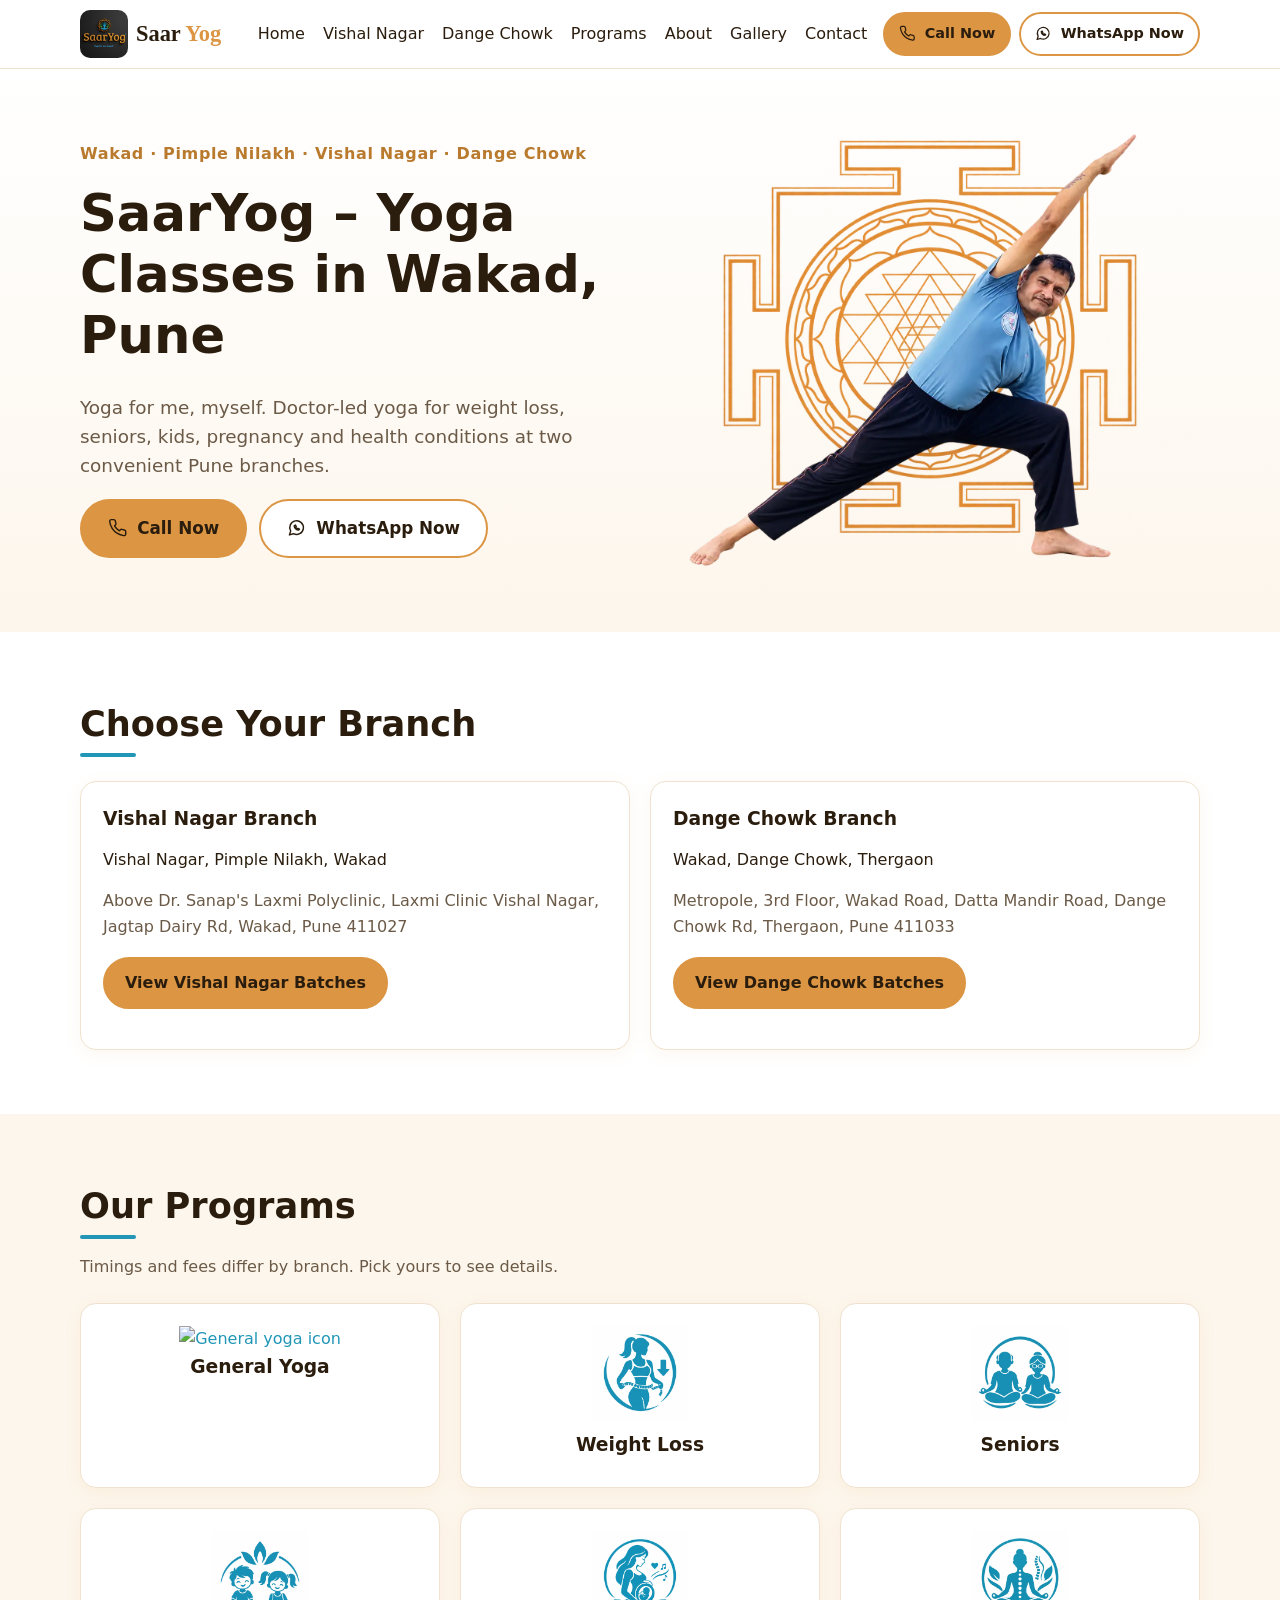
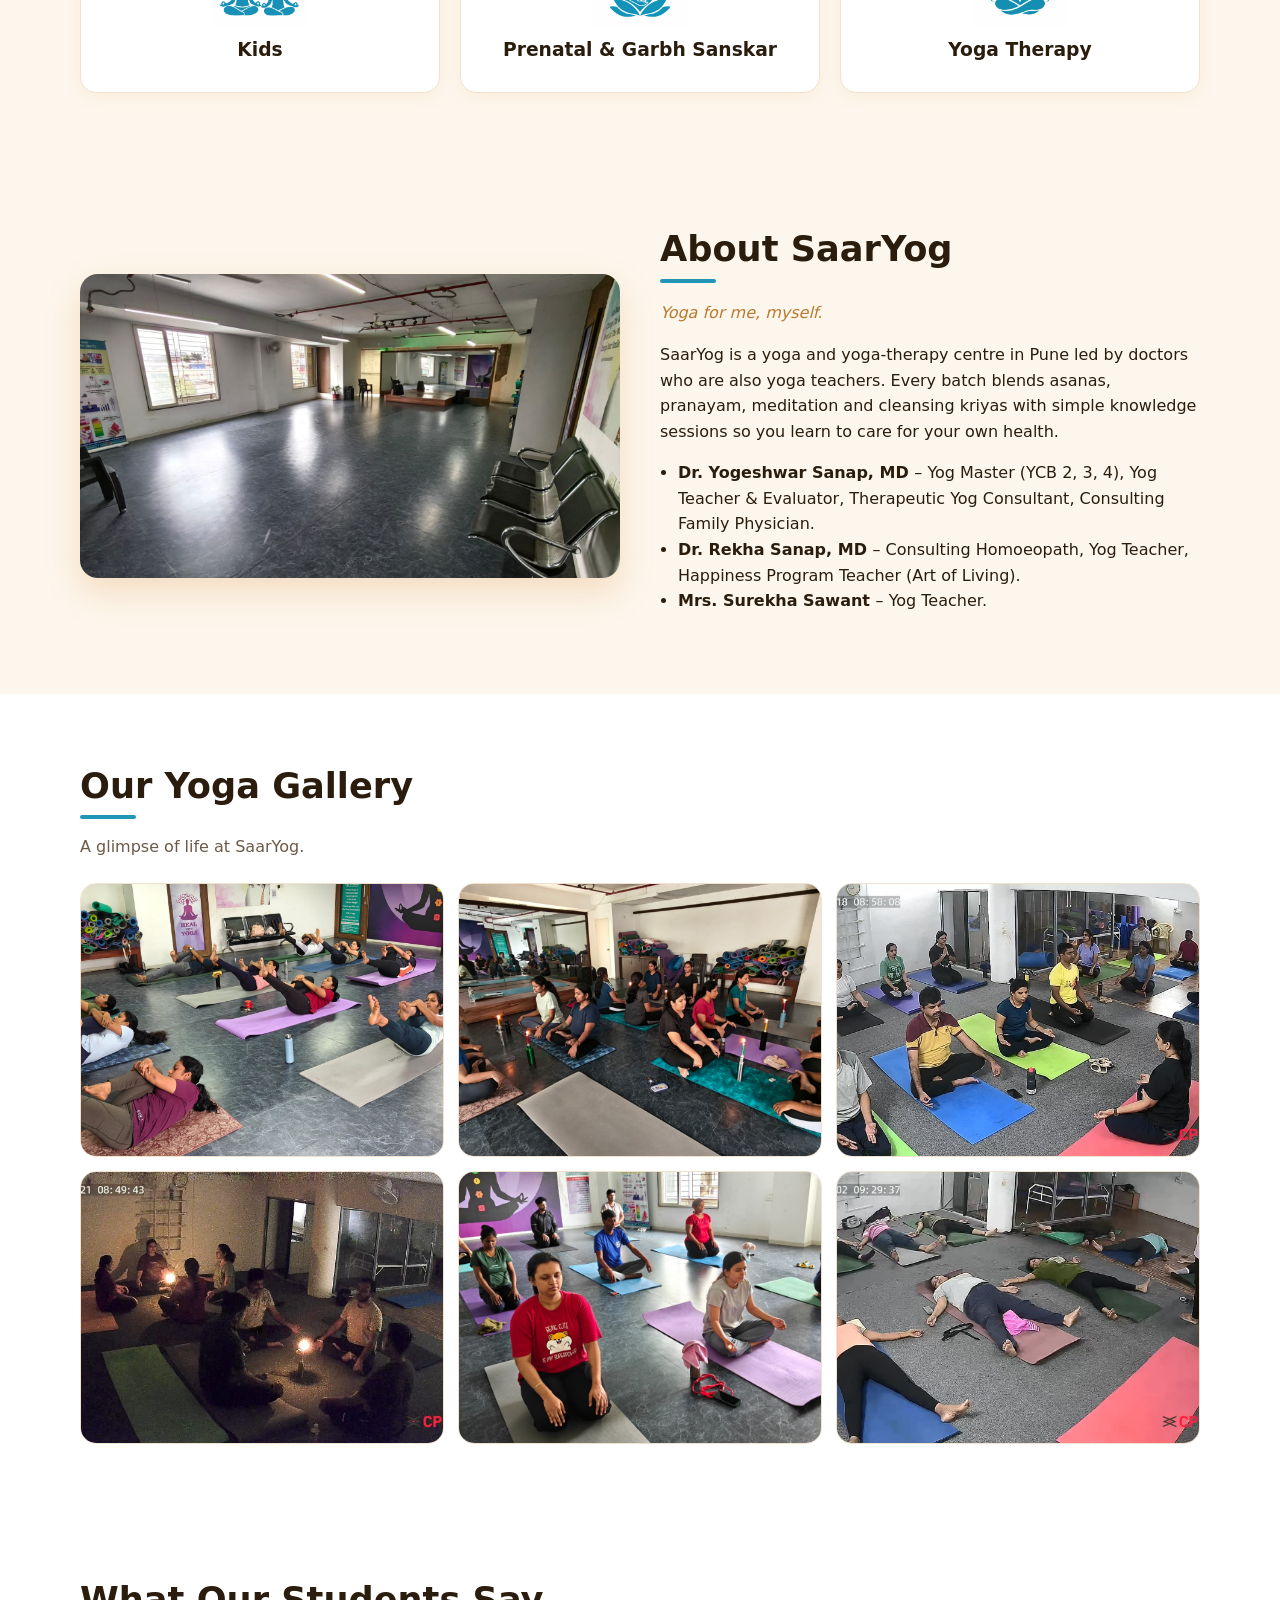
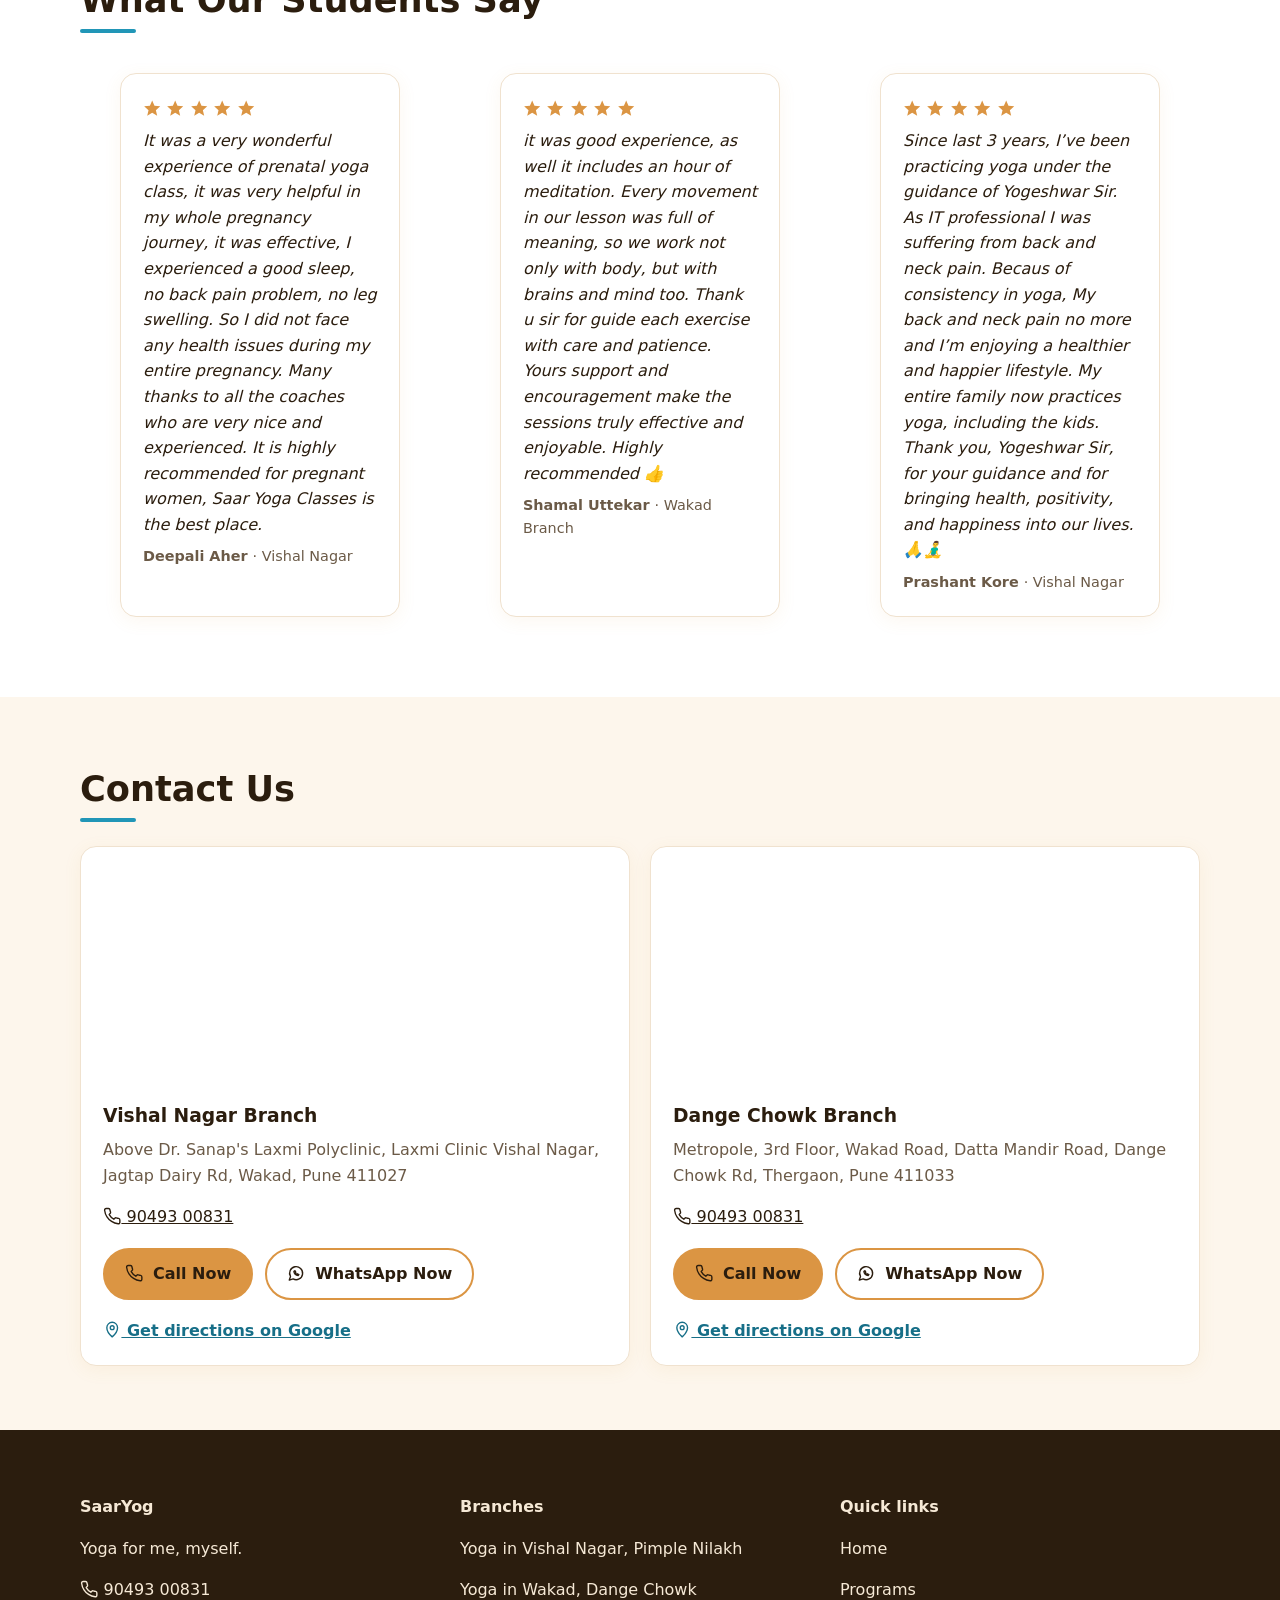
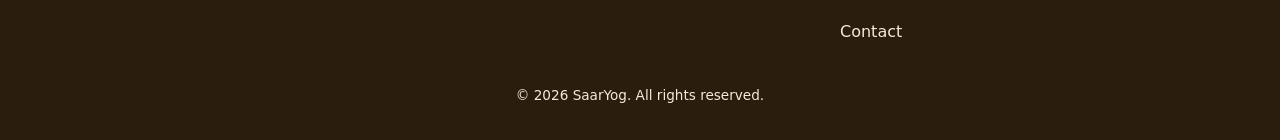
==== index.html @ ac99b1c8 "Add files via upload" ====
<!DOCTYPE html>
<html lang="en-IN">
 <!--DOCUMENT HEAD: Metadata, SEO, Open Graph, structured data, stylesheets-->
 <head>
  <meta charset="utf-8"/>
  <meta content="width=device-width,initial-scale=1" name="viewport"/>
  <title>
   SaarYog &ndash; Yoga Classes in Wakad, Pimple Nilakh &amp; Pune | Yoga for me, myself
  </title>
  <meta content="SaarYog yoga and yoga therapy in Wakad, Vishal Nagar, Pimple Nilakh and Dange Chowk, Pune. Weight loss, seniors, kids, prenatal batches. Call or WhatsApp 90493 00831." name="description"/>
  <link href="https://YOUR-DOMAIN.com/" rel="canonical"/>
  <meta content="index,follow,max-image-preview:large" name="robots"/>
  <meta content="#DB9543" name="theme-color"/>
  <meta content="IN-MH" name="geo.region"/>
  <meta content="Pune" name="geo.placename"/>
  <meta content="website" property="og:type"/>
  <meta content="SaarYog" property="og:site_name"/>
  <meta content="SaarYog &ndash; Yoga Classes in Wakad, Pimple Nilakh &amp; Pune | Yoga for me, myself" property="og:title"/>
  <meta content="SaarYog yoga and yoga therapy in Wakad, Vishal Nagar, Pimple Nilakh and Dange Chowk, Pune. Weight loss, seniors, kids, prenatal batches. Call or WhatsApp 90493 00831." property="og:description"/>
  <meta content="https://YOUR-DOMAIN.com/" property="og:url"/>
  <meta content="en_IN" property="og:locale"/>
  <meta content="https://YOUR-DOMAIN.com/assets/og.png" property="og:image"/>
  <meta content="summary_large_image" name="twitter:card"/>
  <link href="assets/img/saaryog-logo.jpeg" rel="icon" type="image/jpeg"/>
  <link href="assets/style.css" rel="stylesheet"/>
  <script type="application/ld+json">
   {"@context": "https://schema.org",
 "@graph": [{"@type": "Organization",
  "@id": "https://YOUR-DOMAIN.com/#org",
   "name": "SaarYog", 
   "url": "https://YOUR-DOMAIN.com/", 
   "slogan": "Yoga for me, myself.", 
   "telephone": "+919049300831",
    "logo": "https://YOUR-DOMAIN.com/assets/logo.png",
    "founder": {"@type": "Person", "name": "Dr. Yogeshwar Sanap"}},
     {"@type": "WebSite", "name": "SaarYog", "url": "https://YOUR-DOMAIN.com/"},
    {"@type": ["SportsActivityLocation", "HealthAndBeautyBusiness"],
    "@id": "https://YOUR-DOMAIN.com/vishal-nagar.html#business",
    "name": "SaarYog – Vishal Nagar (Pimple Nilakh, Wakad)",
    "url": "https://YOUR-DOMAIN.com/vishal-nagar.html", 
    "telephone": "+919049300831", 
    "image": "https://YOUR-DOMAIN.com/assets/og.png", 
    "slogan": "Yoga for me, myself.", 
    "priceRange": "₹₹", 
    "hasMap": "https://g.co/kgs/w93FZ5W", 
    "address": {"@type": "PostalAddress", "streetAddress": "Above Dr. Sanap's Laxmi Polyclinic, Laxmi Clinic Vishal Nagar, Jagtap Dairy Rd", "addressLocality": "Wakad", "addressRegion": "Maharashtra", "postalCode": "411027", 
    "addressCountry": "IN"}, 
    "areaServed": [{"@type": "Place", "name": "Vishal Nagar"}, {"@type": "Place", "name": "Pimple Nilakh"}, {"@type": "Place", "name": "Wakad"}], 
    "founder": {"@type": "Person", "name": "Dr. Yogeshwar Sanap"}}, 
    {"@type": ["SportsActivityLocation", "HealthAndBeautyBusiness"], 
    "@id": "https://YOUR-DOMAIN.com/dange-chowk.html#business", 
    "name": "SaarYog – Dange Chowk (Wakad Road)", 
    "url": "https://YOUR-DOMAIN.com/dange-chowk.html", 
    "telephone": "+919049300831", 
    "image": "https://YOUR-DOMAIN.com/assets/og.png", 
    "slogan": "Yoga for me, myself.", "priceRange": "₹₹", 
    "hasMap": "https://www.google.com/localservices/profile?spp=Cg0vZy8xMXZ3bG5nbGZ6&scp=CgAaDVNhYXJZb2cgQ2xhc3MqDVNhYXJZb2cgQ2xhc3M%3D&q=SaarYog%20Class&source=sh%2Fx%2Floc%2Fsrv%2Fm1%2F0&kgs=293f480625a9576a", 
    "address": {"@type": "PostalAddress", "streetAddress": "Metropole, 3rd Floor, Wakad Road, Datta Mandir Road, Dange Chowk Rd", 
    "addressLocality": "Thergaon", 
    "addressRegion": "Maharashtra", 
    "postalCode": "411033", 
    "addressCountry": "IN"}, 
    "areaServed": [{"@type": "Place", "name": "Wakad"}, 
    {"@type": "Place", "name": "Dange Chowk"}, 
    {"@type": "Place", "name": "Thergaon"}], 
    "founder": {"@type": "Person", "name": "Dr. Yogeshwar Sanap"}}]}
  </script>
 </head>
 <body>
  <header class="site-header">
   <div class="wrap bar">
    <a aria-label="SaarYog home" class="logo" href="index.html">
     <img alt="SaarYog logo" class="logo-img" height="48" src="assets/img/saaryog-logo.jpeg" width="48"/>
     <span>
      Saar
      <b>
       Yog
      </b>
     </span>
    </a>
    <nav aria-label="Main" id="nav">
     <ul>
      <li>
       <a href="index.html">
        Home
       </a>
      </li>
      <li>
       <a href="vishal-nagar.html">
        Vishal Nagar
       </a>
      </li>
      <li>
       <a href="dange-chowk.html">
        Dange Chowk
       </a>
      </li>
      <li>
       <a href="#programs">
        Programs
       </a>
      </li>
      <li>
       <a href="#about">
        About
       </a>
      </li>
      <li>
       <a href="#gallery">
        Gallery
       </a>
      </li>
      <li>
       <a href="#contact">
        Contact
       </a>
      </li>
     </ul>
    </nav>
    <div class="hdr-cta">
     <a class="btn btn-solid sm" data-cta="call" href="tel:+919049300831">
      <svg aria-hidden="true" class="ic" fill="none" stroke="currentColor" stroke-linecap="round" stroke-linejoin="round" stroke-width="1.8" viewbox="0 0 24 24">
       <path d="M22 16.9v3a2 2 0 0 1-2.2 2 19.8 19.8 0 0 1-8.6-3.1 19.5 19.5 0 0 1-6-6A19.8 19.8 0 0 1 2.1 4.2 2 2 0 0 1 4.1 2h3a2 2 0 0 1 2 1.7c.1 1 .4 1.9.7 2.8a2 2 0 0 1-.5 2.1L8.1 9.9a16 16 0 0 0 6 6l1.3-1.3a2 2 0 0 1 2.1-.4c.9.3 1.8.6 2.8.7a2 2 0 0 1 1.7 2z">
       </path>
      </svg>
      Call Now
     </a>
     <a class="btn btn-wa sm" data-cta="whatsapp" href="https://wa.me/919049300831?text=Hi%20SaarYog,%20I%20would%20like%20to%20know%20about%20yoga%20classes." rel="noopener" target="_blank">
      <svg aria-hidden="true" class="ic" fill="none" stroke="currentColor" stroke-linecap="round" stroke-linejoin="round" stroke-width="1.8" viewbox="0 0 24 24">
       <path d="M3 21l1.6-4.7A8.5 8.5 0 1 1 8 19.5z">
       </path>
       <path d="M9 9.5c0 3 2.5 5.5 5.5 5.5l1-1.2-2-1-.8.7c-.8-.4-1.5-1.1-1.9-1.9l.7-.8-1-2z">
       </path>
      </svg>
      WhatsApp Now
     </a>
    </div>
    <button aria-controls="nav" aria-expanded="false" aria-label="Open menu" class="burger">
     <span>
     </span>
     <span>
     </span>
     <span>
     </span>
    </button>
   </div>
  </header>
  <main>
   <!--SECTION: Hero / Main introduction-->
   <section class="hero" id="home">
    <div class="wrap split">
     <div>
      <p class="eyebrow">
       Wakad &middot; Pimple Nilakh &middot; Vishal Nagar &middot; Dange Chowk
      </p>
      <h1>
       SaarYog &ndash; Yoga Classes in Wakad, Pune
      </h1>
      <p class="lead">
       Yoga for me, myself. Doctor-led yoga for weight loss, seniors, kids, pregnancy and health conditions at two convenient Pune branches.
      </p>
      <div class="row">
       <a class="btn btn-solid lg" data-cta="call" href="tel:+919049300831">
        <svg aria-hidden="true" class="ic" fill="none" stroke="currentColor" stroke-linecap="round" stroke-linejoin="round" stroke-width="1.8" viewbox="0 0 24 24">
         <path d="M22 16.9v3a2 2 0 0 1-2.2 2 19.8 19.8 0 0 1-8.6-3.1 19.5 19.5 0 0 1-6-6A19.8 19.8 0 0 1 2.1 4.2 2 2 0 0 1 4.1 2h3a2 2 0 0 1 2 1.7c.1 1 .4 1.9.7 2.8a2 2 0 0 1-.5 2.1L8.1 9.9a16 16 0 0 0 6 6l1.3-1.3a2 2 0 0 1 2.1-.4c.9.3 1.8.6 2.8.7a2 2 0 0 1 1.7 2z">
         </path>
        </svg>
        Call Now
       </a>
       <a class="btn btn-wa lg" data-cta="whatsapp" href="https://wa.me/919049300831?text=Hi%20SaarYog,%20I%20would%20like%20to%20know%20about%20yoga%20classes." rel="noopener" target="_blank">
        <svg aria-hidden="true" class="ic" fill="none" stroke="currentColor" stroke-linecap="round" stroke-linejoin="round" stroke-width="1.8" viewbox="0 0 24 24">
         <path d="M3 21l1.6-4.7A8.5 8.5 0 1 1 8 19.5z">
         </path>
         <path d="M9 9.5c0 3 2.5 5.5 5.5 5.5l1-1.2-2-1-.8.7c-.8-.4-1.5-1.1-1.9-1.9l.7-.8-1-2z">
         </path>
        </svg>
        WhatsApp Now
       </a>
      </div>
     </div>
     <div>
      <!-- <svg class="yoga-anim" viewBox="0 0 400 400" role="img" aria-label="Animated figure meditating in lotus pose">
                <g class="aura"><circle cx="200" cy="190" r="150"/><circle cx="200" cy="190" r="115"/><circle cx="200" cy="190" r="80"/></g>
                <g class="petal"><ellipse cx="70" cy="300" rx="8" ry="14"/><ellipse cx="335" cy="120" rx="7" ry="12"/><ellipse cx="320" cy="310" rx="6" ry="11"/><ellipse cx="85" cy="110" rx="6" ry="10"/></g>
                <g class="figure"><circle cx="200" cy="118" r="26" fill="#DB9543"/>
                <path d="M200 148c-34 0-52 24-56 60l-26 40 34 8 48-18 48 18 34-8-26-40c-4-36-22-60-56-60z" fill="#DB9543"/>
                <path d="M118 262c30 30 134 30 164 0-14 26-48 38-82 38s-68-12-82-38z" fill="#b97a2e"/>
                <path d="M150 200l-34 52M250 200l34 52" stroke="#fff" stroke-width="5" stroke-linecap="round"/></g>
                <circle class="om" cx="200" cy="340" r="4" fill="#DB9543"/></svg> -->
      <img alt="Yoga practice at SaarYog, Pune" class="hero-img" fetchpriority="high" height="600" src="assets/img/Dr.Sanap.webp" width="600"/>
     </div>
    </div>
   </section>
   <!--SECTION: Branch locations-->
   <section class="sec" id="branches">
    <div class="wrap">
     <h2>
      Choose Your Branch
     </h2>
     <div class="grid g2">
      <article class="card">
       <h3>
        Vishal Nagar Branch
       </h3>
       <p>
        Vishal Nagar, Pimple Nilakh, Wakad
       </p>
       <address>
        Above Dr. Sanap's Laxmi Polyclinic, Laxmi Clinic Vishal Nagar, Jagtap Dairy Rd, Wakad, Pune 411027
       </address>
       <div class="row">
        <a class="btn btn-solid" href="vishal-nagar.html">
         View Vishal Nagar Batches
        </a>
       </div>
      </article>
      <article class="card">
       <h3>
        Dange Chowk Branch
       </h3>
       <p>
        Wakad, Dange Chowk, Thergaon
       </p>
       <address>
        Metropole, 3rd Floor, Wakad Road, Datta Mandir Road, Dange Chowk Rd, Thergaon, Pune 411033
       </address>
       <div class="row">
        <a class="btn btn-solid" href="dange-chowk.html">
         View Dange Chowk Batches
        </a>
       </div>
      </article>
     </div>
    </div>
   </section>
   <!--SECTION: Yoga programs-->
   <section class="sec alt" id="programs">
    <div class="wrap">
     <h2>
      Our Programs
     </h2>
     <p class="sub">
      Timings and fees differ by branch. Pick yours to see details.
     </p>
     <div class="grid g3">
      <div class="card center">
        <div class="ico">
        <img class="prog-icon" src="assets/icons/General-yoga.webp" width="96" height="96" alt="General yoga icon" loading="lazy"></div>       <h3>
        General Yoga
       </h3>
      </div>
      <div class="card center">
       <div class="ico"><img class="prog-icon" src="assets/icons/Weight-Loss.webp" width="96" height="96" alt="General yoga icon" loading="lazy"></div>
       <h3>
        Weight Loss
       </h3>
      </div>
      <div class="card center">
       <div class="ico"><img class="prog-icon" src="assets/icons/Seniors.webp" width="96" height="96" alt="General yoga icon" loading="lazy"></div>
       <h3>
        Seniors
       </h3>
      </div>
      <div class="card center">
       <div class="ico"><img class="prog-icon" src="assets/icons/Kids.webp" width="96" height="96" alt="General yoga icon" loading="lazy"></div>
       <h3>
        Kids
       </h3>
      </div>
      <div class="card center">
       <div class="ico"><img class="prog-icon" src="assets/icons/Prenatal.webp" width="96" height="96" alt="General yoga icon" loading="lazy"></div>
       <h3>
        Prenatal &amp; Garbh Sanskar
       </h3>
      </div>
      <div class="card center">
       <div class="ico"><img class="prog-icon" src="assets/icons/therapy.webp" width="96" height="96" alt="General yoga icon" loading="lazy"></div>
       <h3>
        Yoga Therapy
       </h3>
      </div>
     </div>
    </div>
   </section>
   <!--SECTION: About SaarYog and teaching team-->
   <section class="sec alt" id="about">
    <div class="wrap split">
     <div>
      <img alt="SaarYog yoga class with Dr. Yogeshwar Sanap, Pune" class="about-img" height="900" loading="lazy" src="assets/img/dange-chowk/dange-chowk-hall.jpeg" width="1200"/>
      <!-- <svg viewBox="0 0 400 300" class="about-art" role="img" aria-label="Illustration of yoga practice"><rect width="400" height="300" rx="18" fill="#fdf3e6"/><circle cx="200" cy="140" r="90" fill="none" stroke="#DB9543" stroke-width="2" stroke-dasharray="4 8"/><circle cx="200" cy="95" r="20" fill="#DB9543"/><path d="M200 120c-28 0-42 20-45 46l-22 32 28 6 39-14 39 14 28-6-22-32c-3-26-17-46-45-46z" fill="#DB9543"/><text x="200" y="272" text-anchor="middle" font-size="16" fill="#8a5a1e" font-family="Georgia,serif">TODO: replace with a real studio / teacher photo</text></svg> -->
     </div>
     <div>
      <h2>
       About SaarYog
      </h2>
      <p class="tag">
       Yoga for me, myself.
      </p>
      <p>
       SaarYog is a yoga and yoga-therapy centre in Pune led by doctors who are also yoga teachers. Every batch blends asanas, pranayam, meditation and cleansing kriyas with simple knowledge sessions so you learn to care for your own health.
      </p>
      <ul class="team">
       <li>
        <b>
         Dr. Yogeshwar Sanap, MD
        </b>
        &ndash; Yog Master (YCB 2, 3, 4), Yog Teacher &amp; Evaluator, Therapeutic Yog Consultant, Consulting Family Physician.
       </li>
       <li>
        <b>
         Dr. Rekha Sanap, MD
        </b>
        &ndash; Consulting Homoeopath, Yog Teacher, Happiness Program Teacher (Art of Living).
       </li>
       <li>
        <b>
         Mrs. Surekha Sawant
        </b>
        &ndash; Yog Teacher.
       </li>
      </ul>
     </div>
    </div>
   </section>
   <!--SECTION: Yoga photo gallery-->
   <section class="sec" id="gallery">
    <div class="wrap">
     <h2>
      Our Yoga Gallery
     </h2>
     <p class="sub">
      A glimpse of life at SaarYog.
     </p>
     <div class="gallery">
      <a class="gi" data-lb="" href="assets/img/dange-chowk/gallery-dange-chowk-1.jpeg">
       <img alt="Morning yoga batch at SaarYog" height="450" loading="lazy" src="assets/img/dange-chowk/gallery-dange-chowk-1.jpeg" width="600"/>
      </a>
      <a class="gi" data-lb="" href="assets/img/dange-chowk/gallery-dange-chowk-2.jpeg">
       <img alt="Group asana practice" height="450" loading="lazy" src="assets/img/dange-chowk/gallery-dange-chowk-2.jpeg" width="600"/>
      </a>
      <a class="gi" data-lb="" href="assets/img/vishal-nagar/gallery-vishal-nagar-1.jpeg">
       <img alt="Pranayam and meditation session" height="450" loading="lazy" src="assets/img/vishal-nagar/gallery-vishal-nagar-1.jpeg" width="600"/>
      </a>
      <a class="gi" data-lb="" href="assets/img/vishal-nagar/gallery-vishal-nagar-2.jpeg">
       <img alt="Kids yoga class" height="450" loading="lazy" src="assets/img/vishal-nagar/gallery-vishal-nagar-2.jpeg" width="600"/>
      </a>
      <a class="gi" data-lb="" href="assets/img/dange-chowk/gallery-dange-chowk-3.jpeg">
       <img alt="Yoga for seniors" height="450" loading="lazy" src="assets/img/dange-chowk/gallery-dange-chowk-3.jpeg" width="600"/>
      </a>
      <a class="gi" data-lb="" href="assets/img/vishal-nagar/gallery-vishal-nagar-3.jpeg">
       <img alt="One-to-one yoga therapy session" height="450" loading="lazy" src="assets/img/vishal-nagar/gallery-vishal-nagar-3.jpeg" width="600"/>
      </a>
     </div>
    </div>
   </section>
   <!--SECTION: Student testimonials-->
   <section class="sec" id="testimonials">
    <div class="wrap">
     <h2>
      What Our Students Say
     </h2>
     <div class="grid g3">
      <figure class="card review">
       <div class="stars">
        <svg aria-hidden="true" class="ic star" fill="currentColor" viewbox="0 0 24 24">
         <path d="M12 2l3 6.9 7.5.7-5.7 5 1.7 7.4L12 18l-6.5 4 1.7-7.4-5.7-5L9 8.9z">
         </path>
        </svg>
        <svg aria-hidden="true" class="ic star" fill="currentColor" viewbox="0 0 24 24">
         <path d="M12 2l3 6.9 7.5.7-5.7 5 1.7 7.4L12 18l-6.5 4 1.7-7.4-5.7-5L9 8.9z">
         </path>
        </svg>
        <svg aria-hidden="true" class="ic star" fill="currentColor" viewbox="0 0 24 24">
         <path d="M12 2l3 6.9 7.5.7-5.7 5 1.7 7.4L12 18l-6.5 4 1.7-7.4-5.7-5L9 8.9z">
         </path>
        </svg>
        <svg aria-hidden="true" class="ic star" fill="currentColor" viewbox="0 0 24 24">
         <path d="M12 2l3 6.9 7.5.7-5.7 5 1.7 7.4L12 18l-6.5 4 1.7-7.4-5.7-5L9 8.9z">
         </path>
        </svg>
        <svg aria-hidden="true" class="ic star" fill="currentColor" viewbox="0 0 24 24">
         <path d="M12 2l3 6.9 7.5.7-5.7 5 1.7 7.4L12 18l-6.5 4 1.7-7.4-5.7-5L9 8.9z">
         </path>
        </svg>
       </div>
       <blockquote>
        It was a very wonderful experience of prenatal yoga class, it was very helpful in my whole pregnancy journey, it was effective, I experienced a good sleep, no back pain problem, no leg swelling.
So I did not face any health issues during my entire pregnancy. Many thanks to all the coaches who are very nice and experienced.
It is highly recommended for pregnant women, Saar Yoga Classes is the best place.
       </blockquote>
       <figcaption>
        <b>
         Deepali Aher
        </b>
        &middot; Vishal Nagar
       </figcaption>
      </figure>
      <figure class="card review">
       <div class="stars">
        <svg aria-hidden="true" class="ic star" fill="currentColor" viewbox="0 0 24 24">
         <path d="M12 2l3 6.9 7.5.7-5.7 5 1.7 7.4L12 18l-6.5 4 1.7-7.4-5.7-5L9 8.9z">
         </path>
        </svg>
        <svg aria-hidden="true" class="ic star" fill="currentColor" viewbox="0 0 24 24">
         <path d="M12 2l3 6.9 7.5.7-5.7 5 1.7 7.4L12 18l-6.5 4 1.7-7.4-5.7-5L9 8.9z">
         </path>
        </svg>
        <svg aria-hidden="true" class="ic star" fill="currentColor" viewbox="0 0 24 24">
         <path d="M12 2l3 6.9 7.5.7-5.7 5 1.7 7.4L12 18l-6.5 4 1.7-7.4-5.7-5L9 8.9z">
         </path>
        </svg>
        <svg aria-hidden="true" class="ic star" fill="currentColor" viewbox="0 0 24 24">
         <path d="M12 2l3 6.9 7.5.7-5.7 5 1.7 7.4L12 18l-6.5 4 1.7-7.4-5.7-5L9 8.9z">
         </path>
        </svg>
        <svg aria-hidden="true" class="ic star" fill="currentColor" viewbox="0 0 24 24">
         <path d="M12 2l3 6.9 7.5.7-5.7 5 1.7 7.4L12 18l-6.5 4 1.7-7.4-5.7-5L9 8.9z">
         </path>
        </svg>
       </div>
       <blockquote>
        it was good experience, as well it includes an hour of meditation. Every movement in our lesson was full of meaning, so we work not only with body, but with brains and mind too.
Thank u sir for guide each exercise with care and patience. Yours support and encouragement make the sessions truly effective and enjoyable.
Highly recommended 👍
       </blockquote>
       <figcaption>
        <b>
         Shamal Uttekar
        </b>
        &middot; Wakad Branch
       </figcaption>
      </figure>
      <figure class="card review">
       <div class="stars">
        <svg aria-hidden="true" class="ic star" fill="currentColor" viewbox="0 0 24 24">
         <path d="M12 2l3 6.9 7.5.7-5.7 5 1.7 7.4L12 18l-6.5 4 1.7-7.4-5.7-5L9 8.9z">
         </path>
        </svg>
        <svg aria-hidden="true" class="ic star" fill="currentColor" viewbox="0 0 24 24">
         <path d="M12 2l3 6.9 7.5.7-5.7 5 1.7 7.4L12 18l-6.5 4 1.7-7.4-5.7-5L9 8.9z">
         </path>
        </svg>
        <svg aria-hidden="true" class="ic star" fill="currentColor" viewbox="0 0 24 24">
         <path d="M12 2l3 6.9 7.5.7-5.7 5 1.7 7.4L12 18l-6.5 4 1.7-7.4-5.7-5L9 8.9z">
         </path>
        </svg>
        <svg aria-hidden="true" class="ic star" fill="currentColor" viewbox="0 0 24 24">
         <path d="M12 2l3 6.9 7.5.7-5.7 5 1.7 7.4L12 18l-6.5 4 1.7-7.4-5.7-5L9 8.9z">
         </path>
        </svg>
        <svg aria-hidden="true" class="ic star" fill="currentColor" viewbox="0 0 24 24">
         <path d="M12 2l3 6.9 7.5.7-5.7 5 1.7 7.4L12 18l-6.5 4 1.7-7.4-5.7-5L9 8.9z">
         </path>
        </svg>
       </div>
       <blockquote>
        Since last 3 years, I&rsquo;ve been practicing yoga under the guidance of Yogeshwar Sir. As IT professional I was suffering from back and neck pain. Becaus of consistency in yoga, My back and neck pain no more and I&rsquo;m enjoying a healthier and happier lifestyle.

My entire family now practices yoga, including the kids. Thank you, Yogeshwar Sir, for your guidance and for bringing health, positivity, and happiness into our lives. 🙏🧘&zwj;&male;️
       </blockquote>
       <figcaption>
        <b>
         Prashant Kore
        </b>
        &middot; Vishal Nagar
       </figcaption>
      </figure>
     </div>
    </div>
   </section>
   <!--SECTION: Contact details and embedded maps-->
   <section class="sec alt" id="contact">
    <div class="wrap">
     <h2>
      Contact Us
     </h2>
     <div class="grid g2">
      <div class="card contact">
       <iframe allowfullscreen="" class="map" loading="lazy" referrerpolicy="no-referrer-when-downgrade" src="https://www.google.com/maps?q=SaarYog+Class+Laxmi+Polyclinic+Vishal+Nagar+Wakad+Pune&amp;output=embed" title="Map of SaarYog Vishal Nagar branch">
       </iframe>
       <h3>
        Vishal Nagar Branch
       </h3>
       <address>
        Above Dr. Sanap's Laxmi Polyclinic, Laxmi Clinic Vishal Nagar, Jagtap Dairy Rd, Wakad, Pune 411027
       </address>
       <p>
        <a href="tel:+919049300831">
         <svg aria-hidden="true" class="ic" fill="none" stroke="currentColor" stroke-linecap="round" stroke-linejoin="round" stroke-width="1.8" viewbox="0 0 24 24">
          <path d="M22 16.9v3a2 2 0 0 1-2.2 2 19.8 19.8 0 0 1-8.6-3.1 19.5 19.5 0 0 1-6-6A19.8 19.8 0 0 1 2.1 4.2 2 2 0 0 1 4.1 2h3a2 2 0 0 1 2 1.7c.1 1 .4 1.9.7 2.8a2 2 0 0 1-.5 2.1L8.1 9.9a16 16 0 0 0 6 6l1.3-1.3a2 2 0 0 1 2.1-.4c.9.3 1.8.6 2.8.7a2 2 0 0 1 1.7 2z">
          </path>
         </svg>
         90493 00831
        </a>
       </p>
       <div class="row">
        <a class="btn btn-solid" data-cta="call" href="tel:+919049300831">
         <svg aria-hidden="true" class="ic" fill="none" stroke="currentColor" stroke-linecap="round" stroke-linejoin="round" stroke-width="1.8" viewbox="0 0 24 24">
          <path d="M22 16.9v3a2 2 0 0 1-2.2 2 19.8 19.8 0 0 1-8.6-3.1 19.5 19.5 0 0 1-6-6A19.8 19.8 0 0 1 2.1 4.2 2 2 0 0 1 4.1 2h3a2 2 0 0 1 2 1.7c.1 1 .4 1.9.7 2.8a2 2 0 0 1-.5 2.1L8.1 9.9a16 16 0 0 0 6 6l1.3-1.3a2 2 0 0 1 2.1-.4c.9.3 1.8.6 2.8.7a2 2 0 0 1 1.7 2z">
          </path>
         </svg>
         Call Now
        </a>
        <a class="btn btn-wa" data-cta="whatsapp" href="https://wa.me/919049300831?text=Hi%20SaarYog%20Vishal%20Nagar,%20I%20would%20like%20to%20know%20about%20yoga%20classes." rel="noopener" target="_blank">
         <svg aria-hidden="true" class="ic" fill="none" stroke="currentColor" stroke-linecap="round" stroke-linejoin="round" stroke-width="1.8" viewbox="0 0 24 24">
          <path d="M3 21l1.6-4.7A8.5 8.5 0 1 1 8 19.5z">
          </path>
          <path d="M9 9.5c0 3 2.5 5.5 5.5 5.5l1-1.2-2-1-.8.7c-.8-.4-1.5-1.1-1.9-1.9l.7-.8-1-2z">
          </path>
         </svg>
         WhatsApp Now
        </a>
       </div>
       <p>
        <a class="link" href="https://g.co/kgs/w93FZ5W" rel="noopener" target="_blank">
         <svg aria-hidden="true" class="ic" fill="none" stroke="currentColor" stroke-linecap="round" stroke-linejoin="round" stroke-width="1.8" viewbox="0 0 24 24">
          <path d="M12 22s7-6.1 7-12a7 7 0 0 0-14 0c0 5.9 7 12 7 12z">
          </path>
          <circle cx="12" cy="10" r="2.5">
          </circle>
         </svg>
         Get directions on Google
        </a>
       </p>
      </div>
      <div class="card contact">
       <iframe allowfullscreen="" class="map" loading="lazy" referrerpolicy="no-referrer-when-downgrade" src="https://www.google.com/maps?q=SaarYog+Class+Metropole+Dange+Chowk+Wakad+Road+Pune&amp;output=embed" title="Map of SaarYog Dange Chowk branch">
       </iframe>
       <h3>
        Dange Chowk Branch
       </h3>
       <address>
        Metropole, 3rd Floor, Wakad Road, Datta Mandir Road, Dange Chowk Rd, Thergaon, Pune 411033
       </address>
       <p>
        <a href="tel:+919049300831">
         <svg aria-hidden="true" class="ic" fill="none" stroke="currentColor" stroke-linecap="round" stroke-linejoin="round" stroke-width="1.8" viewbox="0 0 24 24">
          <path d="M22 16.9v3a2 2 0 0 1-2.2 2 19.8 19.8 0 0 1-8.6-3.1 19.5 19.5 0 0 1-6-6A19.8 19.8 0 0 1 2.1 4.2 2 2 0 0 1 4.1 2h3a2 2 0 0 1 2 1.7c.1 1 .4 1.9.7 2.8a2 2 0 0 1-.5 2.1L8.1 9.9a16 16 0 0 0 6 6l1.3-1.3a2 2 0 0 1 2.1-.4c.9.3 1.8.6 2.8.7a2 2 0 0 1 1.7 2z">
          </path>
         </svg>
         90493 00831
        </a>
       </p>
       <div class="row">
        <a class="btn btn-solid" data-cta="call" href="tel:+919049300831">
         <svg aria-hidden="true" class="ic" fill="none" stroke="currentColor" stroke-linecap="round" stroke-linejoin="round" stroke-width="1.8" viewbox="0 0 24 24">
          <path d="M22 16.9v3a2 2 0 0 1-2.2 2 19.8 19.8 0 0 1-8.6-3.1 19.5 19.5 0 0 1-6-6A19.8 19.8 0 0 1 2.1 4.2 2 2 0 0 1 4.1 2h3a2 2 0 0 1 2 1.7c.1 1 .4 1.9.7 2.8a2 2 0 0 1-.5 2.1L8.1 9.9a16 16 0 0 0 6 6l1.3-1.3a2 2 0 0 1 2.1-.4c.9.3 1.8.6 2.8.7a2 2 0 0 1 1.7 2z">
          </path>
         </svg>
         Call Now
        </a>
        <a class="btn btn-wa" data-cta="whatsapp" href="https://wa.me/919049300831?text=Hi%20SaarYog%20Dange%20Chowk,%20I%20would%20like%20to%20know%20about%20yoga%20classes." rel="noopener" target="_blank">
         <svg aria-hidden="true" class="ic" fill="none" stroke="currentColor" stroke-linecap="round" stroke-linejoin="round" stroke-width="1.8" viewbox="0 0 24 24">
          <path d="M3 21l1.6-4.7A8.5 8.5 0 1 1 8 19.5z">
          </path>
          <path d="M9 9.5c0 3 2.5 5.5 5.5 5.5l1-1.2-2-1-.8.7c-.8-.4-1.5-1.1-1.9-1.9l.7-.8-1-2z">
          </path>
         </svg>
         WhatsApp Now
        </a>
       </div>
       <p>
        <a class="link" href="https://www.google.com/localservices/profile?spp=Cg0vZy8xMXZ3bG5nbGZ6&amp;scp=CgAaDVNhYXJZb2cgQ2xhc3MqDVNhYXJZb2cgQ2xhc3M%3D&amp;q=SaarYog%20Class&amp;source=sh%2Fx%2Floc%2Fsrv%2Fm1%2F0&amp;kgs=293f480625a9576a" rel="noopener" target="_blank">
         <svg aria-hidden="true" class="ic" fill="none" stroke="currentColor" stroke-linecap="round" stroke-linejoin="round" stroke-width="1.8" viewbox="0 0 24 24">
          <path d="M12 22s7-6.1 7-12a7 7 0 0 0-14 0c0 5.9 7 12 7 12z">
          </path>
          <circle cx="12" cy="10" r="2.5">
          </circle>
         </svg>
         Get directions on Google
        </a>
       </p>
      </div>
     </div>
    </div>
   </section>
  </main>
  <!--SITE FOOTER: Brand details, branch links, quick links and copyright-->
  <footer class="site-footer">
   <div class="wrap grid g3">
    <div>
     <b>
      SaarYog
     </b>
     <p>
      Yoga for me, myself.
     </p>
     <p>
      <a href="tel:+919049300831">
       <svg aria-hidden="true" class="ic" fill="none" stroke="currentColor" stroke-linecap="round" stroke-linejoin="round" stroke-width="1.8" viewbox="0 0 24 24">
        <path d="M22 16.9v3a2 2 0 0 1-2.2 2 19.8 19.8 0 0 1-8.6-3.1 19.5 19.5 0 0 1-6-6A19.8 19.8 0 0 1 2.1 4.2 2 2 0 0 1 4.1 2h3a2 2 0 0 1 2 1.7c.1 1 .4 1.9.7 2.8a2 2 0 0 1-.5 2.1L8.1 9.9a16 16 0 0 0 6 6l1.3-1.3a2 2 0 0 1 2.1-.4c.9.3 1.8.6 2.8.7a2 2 0 0 1 1.7 2z">
        </path>
       </svg>
       90493 00831
      </a>
     </p>
    </div>
    <div>
     <b>
      Branches
     </b>
     <p>
      <a href="vishal-nagar.html">
       Yoga in Vishal Nagar, Pimple Nilakh
      </a>
     </p>
     <p>
      <a href="dange-chowk.html">
       Yoga in Wakad, Dange Chowk
      </a>
     </p>
    </div>
    <div>
     <b>
      Quick links
     </b>
     <p>
      <a href="index.html">
       Home
      </a>
     </p>
     <p>
      <a href="#programs">
       Programs
      </a>
     </p>
     <p>
      <a href="#contact">
       Contact
      </a>
     </p>
    </div>
   </div>
   <p class="copy">
    &copy;
    <span id="yr">
     2026
    </span>
    SaarYog. All rights reserved.
   </p>
  </footer>
  <!--MOBILE ACTION BAR: Fixed call and WhatsApp links for small screens-->
  <div class="mobile-bar">
   <a data-cta="call" href="tel:+919049300831">
    <svg aria-hidden="true" class="ic" fill="none" stroke="currentColor" stroke-linecap="round" stroke-linejoin="round" stroke-width="1.8" viewbox="0 0 24 24">
     <path d="M22 16.9v3a2 2 0 0 1-2.2 2 19.8 19.8 0 0 1-8.6-3.1 19.5 19.5 0 0 1-6-6A19.8 19.8 0 0 1 2.1 4.2 2 2 0 0 1 4.1 2h3a2 2 0 0 1 2 1.7c.1 1 .4 1.9.7 2.8a2 2 0 0 1-.5 2.1L8.1 9.9a16 16 0 0 0 6 6l1.3-1.3a2 2 0 0 1 2.1-.4c.9.3 1.8.6 2.8.7a2 2 0 0 1 1.7 2z">
     </path>
    </svg>
    Call Now
   </a>
   <a data-cta="whatsapp" href="https://wa.me/919049300831?text=Hi%20SaarYog,%20I%20would%20like%20to%20know%20about%20yoga%20classes." rel="noopener" target="_blank">
    <svg aria-hidden="true" class="ic" fill="none" stroke="currentColor" stroke-linecap="round" stroke-linejoin="round" stroke-width="1.8" viewbox="0 0 24 24">
     <path d="M3 21l1.6-4.7A8.5 8.5 0 1 1 8 19.5z">
     </path>
     <path d="M9 9.5c0 3 2.5 5.5 5.5 5.5l1-1.2-2-1-.8.7c-.8-.4-1.5-1.1-1.9-1.9l.7-.8-1-2z">
     </path>
    </svg>
    WhatsApp
   </a>
  </div>
  <!--JAVASCRIPT: Load site interactions after the HTML is parsed-->
  <script defer="" src="assets/main.js">
  </script>
 </body>
</html>
---- assets/style.css ----
/* SECTION: Theme variables and design tokens */

:root {
    --o:#DB9543;
    --od:#b97a2e;
    --t:#2196B7;
    --td:#176f88;
    --ink:#2b1d0e;
    --mut:#6b5a47;
    --bg:#fff;
    --alt:#fdf6ec;
    --r:16px;
}

/* SECTION: Global reset and base document styles */

* {
    box-sizing:border-box;
}

html {
    scroll-behavior:smooth;
    scroll-padding-top:80px;
}

body {
    margin:0;
    font:16px/1.6 system-ui,-apple-system,"Segoe UI",Roboto,sans-serif;
    color:var(--ink);
    background:var(--bg);
}

/* SECTION: Links, layout containers, and headings */

a {
    color:inherit;
}

.wrap {
    max-width:1160px;
    margin:auto;
    padding:0 20px;
}

.narrow {
    max-width:760px;
}

h1,h2,h3 {
    line-height:1.2;
    margin:.2em 0 .5em;
}

h1 {
    font-size:clamp(2rem,5vw,3.2rem);
}

h2 {
    font-size:clamp(1.6rem,3.5vw,2.2rem);
}

h2::after {
    content:'';
    display:block;
    width:56px;
    height:4px;
    border-radius:4px;
    background:var(--t);
    margin-top:8px;
}

/* SECTION: Header and primary navigation */

.site-header {
    position:sticky;
    top:0;
    z-index:50;
    background:#fff;
    border-bottom:1px solid #f0e2cf;
}

.bar {
    display:flex;
    align-items:center;
    gap:16px;
    min-height:68px;
}

.logo-img {
    width:48px;
    height:48px;
    object-fit:cover;
    border-radius:10px;
}

.logo {
    display:flex;
    align-items:center;
    gap:8px;
    text-decoration:none;
    font:700 1.4rem Georgia,serif;
}

.logo b {
    color:var(--o);
}

nav {
    margin-left:auto;
}

nav ul {
    display:flex;
    gap:18px;
    list-style:none;
    margin:0;
    padding:0;
}

nav a {
    text-decoration:none;
    font-weight:500;
}

nav a:hover {
    color:var(--od);
}

/* SECTION: Buttons and call-to-action styles */

.hdr-cta {
    display:flex;
    gap:8px;
}

.btn {
    display:inline-block;
    padding:11px 20px;
    border-radius:999px;
    font-weight:600;
    text-decoration:none;
    border:2px solid var(--o);
    transition:.2s;
}

.btn.sm {
    padding:8px 14px;
    font-size:.9rem;
}

.btn.lg {
    padding:14px 26px;
    font-size:1.05rem;
}

.btn-solid {
    background:var(--o);
    color:var(--ink);
}

.btn-wa {
    background:#fff;
    color:var(--ink);
}

.btn:hover {
    transform:translateY(-2px);
    box-shadow:0 6px 16px rgba(219,149,67,.35);
}

/* SECTION: Mobile navigation toggle */

.burger {
    display:none;
    background:none;
    border:0;
    padding:8px;
    cursor:pointer;
}

.burger span {
    display:block;
    width:24px;
    height:2px;
    background:var(--ink);
    margin:5px 0;
    transition:.2s;
}

/* SECTION: Hero and shared content layouts */

.hero {
    padding:56px 0;
    background:linear-gradient(180deg,#fff,var(--alt));
}

.split {
    display:grid;
    grid-template-columns:1fr 1fr;
    gap:40px;
    align-items:center;
}

.eyebrow {
    color:var(--od);
    font-weight:600;
    letter-spacing:.04em;
}

.lead {
    font-size:1.15rem;
    color:var(--mut);
}

.row {
    display:flex;
    flex-wrap:wrap;
    gap:12px;
    margin:18px 0;
}

.small,.tag {
    color:var(--od);
    font-style:italic;
}

/* SECTION: Content sections, grids, and cards */

.sec {
    padding:64px 0;
}

.alt {
    background:var(--alt);
}

.sub {
    color:var(--mut);
    margin-top:-.2em;
}

.grid {
    display:grid;
    gap:20px;
    margin-top:24px;
}

.g2 {
    grid-template-columns:repeat(2,1fr);
}

.g3 {
    grid-template-columns:repeat(3,1fr);
}

.card {
    background:#fff;
    border:1px solid #f0e2cf;
    border-radius:var(--r);
    padding:22px;
    box-shadow:0 4px 18px rgba(219,149,67,.08);
}

.center {
    text-align:center;
}

.ico {
    color:var(--t);
}

.ico .ic {
    width:34px;
    height:34px;
}

.ic {
    width:1.15em;
    height:1.15em;
    vertical-align:-.2em;
    flex:none;
}

.btn .ic {
    margin-right:4px;
}

.star {
    color:var(--o);
}

.stars {
    margin-bottom:6px;
}

.prog h3 {
    margin:.3em 0;
}

.times {
    padding-left:18px;
    margin:.3em 0;
}

.fee {
    font-weight:700;
    color:var(--od);
}

.note {
    font-size:.9rem;
    color:var(--mut);
}

/* SECTION: Program details, FAQ, and chips */

details summary {
    cursor:pointer;
    font-weight:600;
    margin-top:8px;
}

details ul {
    padding-left:18px;
}

.faq {
    margin:10px 0;
    padding:14px 20px;
}

.therapy {
    margin-top:24px;
}

.chips {
    display:flex;
    flex-wrap:wrap;
    gap:8px;
    list-style:none;
    padding:0;
}

.chips li {
    background:var(--alt);
    border:1px solid var(--t);
    border-radius:999px;
    padding:6px 14px;
}

/* SECTION: About section and inline icons */

.about-art,.yoga-anim {
    width:100%;
    height:auto;
    display:block;
}

.team {
    padding-left:18px;
}

.link {
    color:var(--td);
    font-weight:600;
}

.link:hover {
    text-decoration:underline;
}

address {
    font-style:normal;
    color:var(--mut);
}

blockquote {
    margin:0 0 8px;
}

/* SECTION: Footer and mobile action bar */

.site-footer {
    background:#2b1d0e;
    color:#f6e9d6;
    padding:40px 0 20px;
}

.site-footer a {
    text-decoration:none;
}

.copy {
    text-align:center;
    margin-top:24px;
    font-size:.85rem;
}

.mobile-bar {
    display:none;
}

/* SECTION: Yoga illustration animations */

.aura circle {
    fill:none;
    stroke:var(--o);
    stroke-opacity:.35;
    transform-origin:200px 190px;
    animation:pulse 5s ease-in-out infinite;
}

.aura circle:nth-child(2) {
    animation-delay:.8s;
}

.aura circle:nth-child(3) {
    animation-delay:1.6s;
}

.figure {
    transform-origin:200px 300px;
    animation:breathe 5s ease-in-out infinite;
}

.petal ellipse {
    fill:var(--o);
    opacity:.5;
    animation:float 6s ease-in-out infinite;
}

.petal ellipse:nth-child(2n) {
    animation-delay:1.5s;
}

.om {
    animation:pulse 5s infinite;
    transform-origin:200px 340px;
}

/* SECTION: Animation keyframes and motion accessibility */

@keyframes pulse {
    0%,100% {
        transform:scale(.92);
        opacity:.4;
    }
    50% {
        transform:scale(1.08);
        opacity:1;
    }
}

@keyframes breathe {
    0%,100% {
        transform:scale(1);
    }
    50% {
        transform:scale(1.035) translateY(-4px);
    }
}

@keyframes float {
    0%,100% {
        transform:translateY(0);
    }
    50% {
        transform:translateY(-14px);
    }
}

@media(prefers-reduced-motion:reduce) {
    * {
        animation:none!important;
        scroll-behavior:auto;
    }
}

@media(max-width:900px) {
    .g3 {
        grid-template-columns:1fr 1fr;
    }
    .split {
        grid-template-columns:1fr;
    }
    .hero .split>div:last-child {
        max-width:340px;
        margin:auto;
    }
    .burger {
        display:block;
        margin-left:auto;
    }
    .hdr-cta {
        display:none;
    }
    nav {
        position:absolute;
        top:68px;
        left:0;
        right:0;
        background:#fff;
        border-bottom:1px solid #f0e2cf;
        display:none;
        padding:12px 20px;
    }
    nav.open {
        display:block;
    }
    nav ul {
        flex-direction:column;
        gap:12px;
    }
}

@media(max-width:600px) {
    .g2,.g3 {
        grid-template-columns:1fr;
    }
    body {
        padding-bottom:58px;
    }
    .mobile-bar {
        display:flex;
        position:fixed;
        bottom:0;
        left:0;
        right:0;
        z-index:60;
        box-shadow:0 -4px 16px rgba(0,0,0,.12);
    }
    .mobile-bar a {
        flex:1;
        text-align:center;
        padding:15px;
        font-weight:700;
        text-decoration:none;
        background:var(--o);
        color:var(--ink);
    }
    .mobile-bar a+a {
        background:#fff;
        border-top:2px solid var(--o);
    }
}

/* SECTION: Image gallery and lightbox */

.gallery {
    display:grid;
    grid-template-columns:repeat(3,1fr);
    gap:14px;
    margin-top:24px;
}

.gi {
    display:block;
    overflow:hidden;
    border-radius:var(--r);
    border:1px solid #f0e2cf;
}

.gi img {
    width:100%;
    height:100%;
    aspect-ratio:4/3;
    object-fit:cover;
    display:block;
    transition:transform .3s;
}

.gi:hover img {
    transform:scale(1.05);
}

/* SECTION: Contact cards and embedded maps */

.contact {
    padding:0;
    overflow:hidden;
}

.contact>*:not(.map) {
    margin-left:22px;
    margin-right:22px;
}

.contact>h3 {
    margin-top:18px;
}

.contact>p:last-child {
    margin-bottom:22px;
}

.map {
    width:100%;
    height:240px;
    border:0;
    display:block;
}

/* SECTION: Testimonials and review cards */

.review blockquote {
    font-style:italic;
}

.review figcaption {
    color:var(--mut);
    font-size:.9rem;
}

.mobile-bar a .ic {
    margin-right:6px;
}

.lb {
    position:fixed;
    inset:0;
    background:rgba(0,0,0,.85);
    display:flex;
    align-items:center;
    justify-content:center;
    z-index:100;
    cursor:zoom-out;
}

.lb img {
    max-width:92vw;
    max-height:88vh;
    border-radius:12px;
}

@media(max-width:900px) {
    .gallery {
        grid-template-columns:repeat(2,1fr);
    }
}

@media(max-width:600px) {
    .gallery {
        gap:8px;
    }
}

/* SECTION: Hero image */

.hero-img {
    display:block;
    width:100%;
    max-width:560px;
    height:auto;
    aspect-ratio:1387/1134;
    object-fit:contain;
    margin:auto;
    border-radius:24px;
    border:0px solid #fff;
    /* box-shadow:0 0 0 3px var(--o),0 18px 40px rgba(219,149,67,.3) */
}

@media(max-width:900px) {
    .hero-img {
        max-width:440px;
    }
}

@media(max-width:600px) {
    .hero-img {
        max-width:100%;
        border-radius:18px;
    }
}

/* SECTION: About image */

.about-img {
    display:block;
    width:100%;
    height:auto;
    border-radius:18px;
    box-shadow:0 0 0 0px var(--o),0 14px 32px rgba(219,149,67,.25);
}
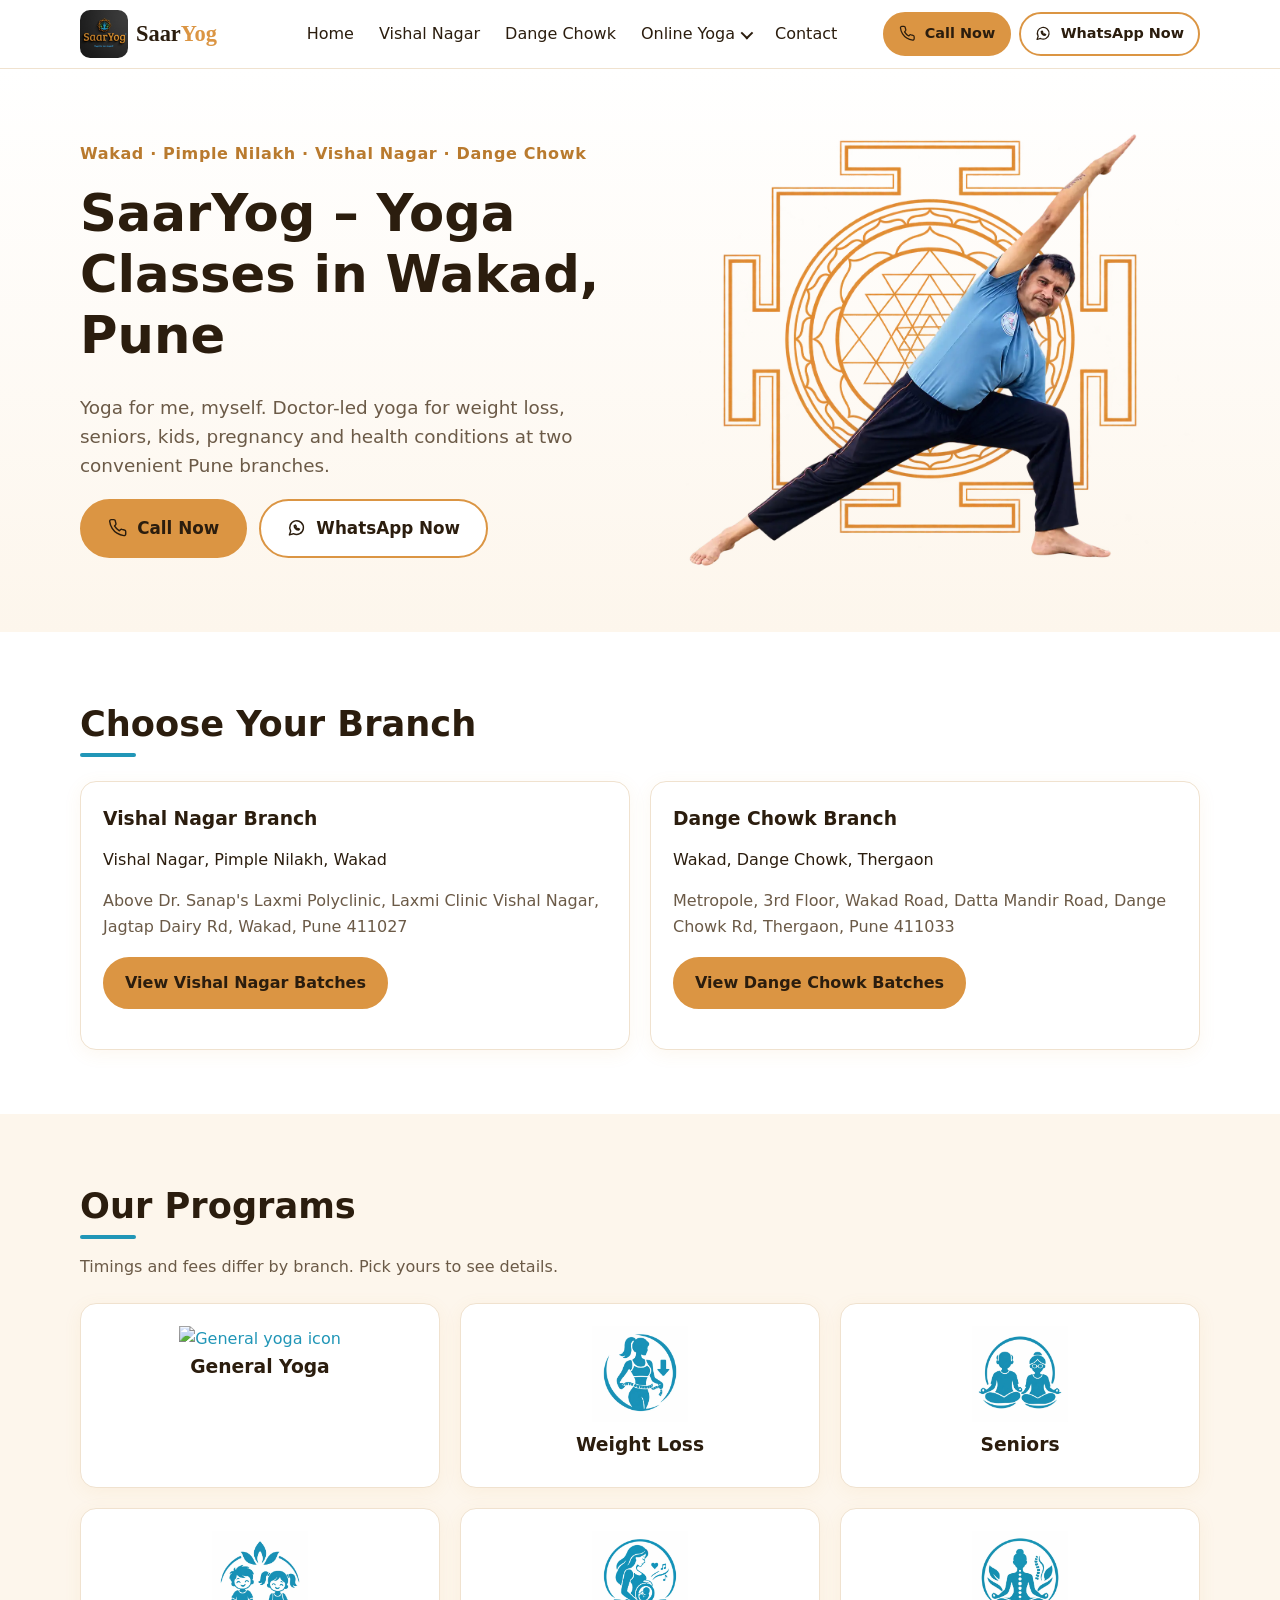
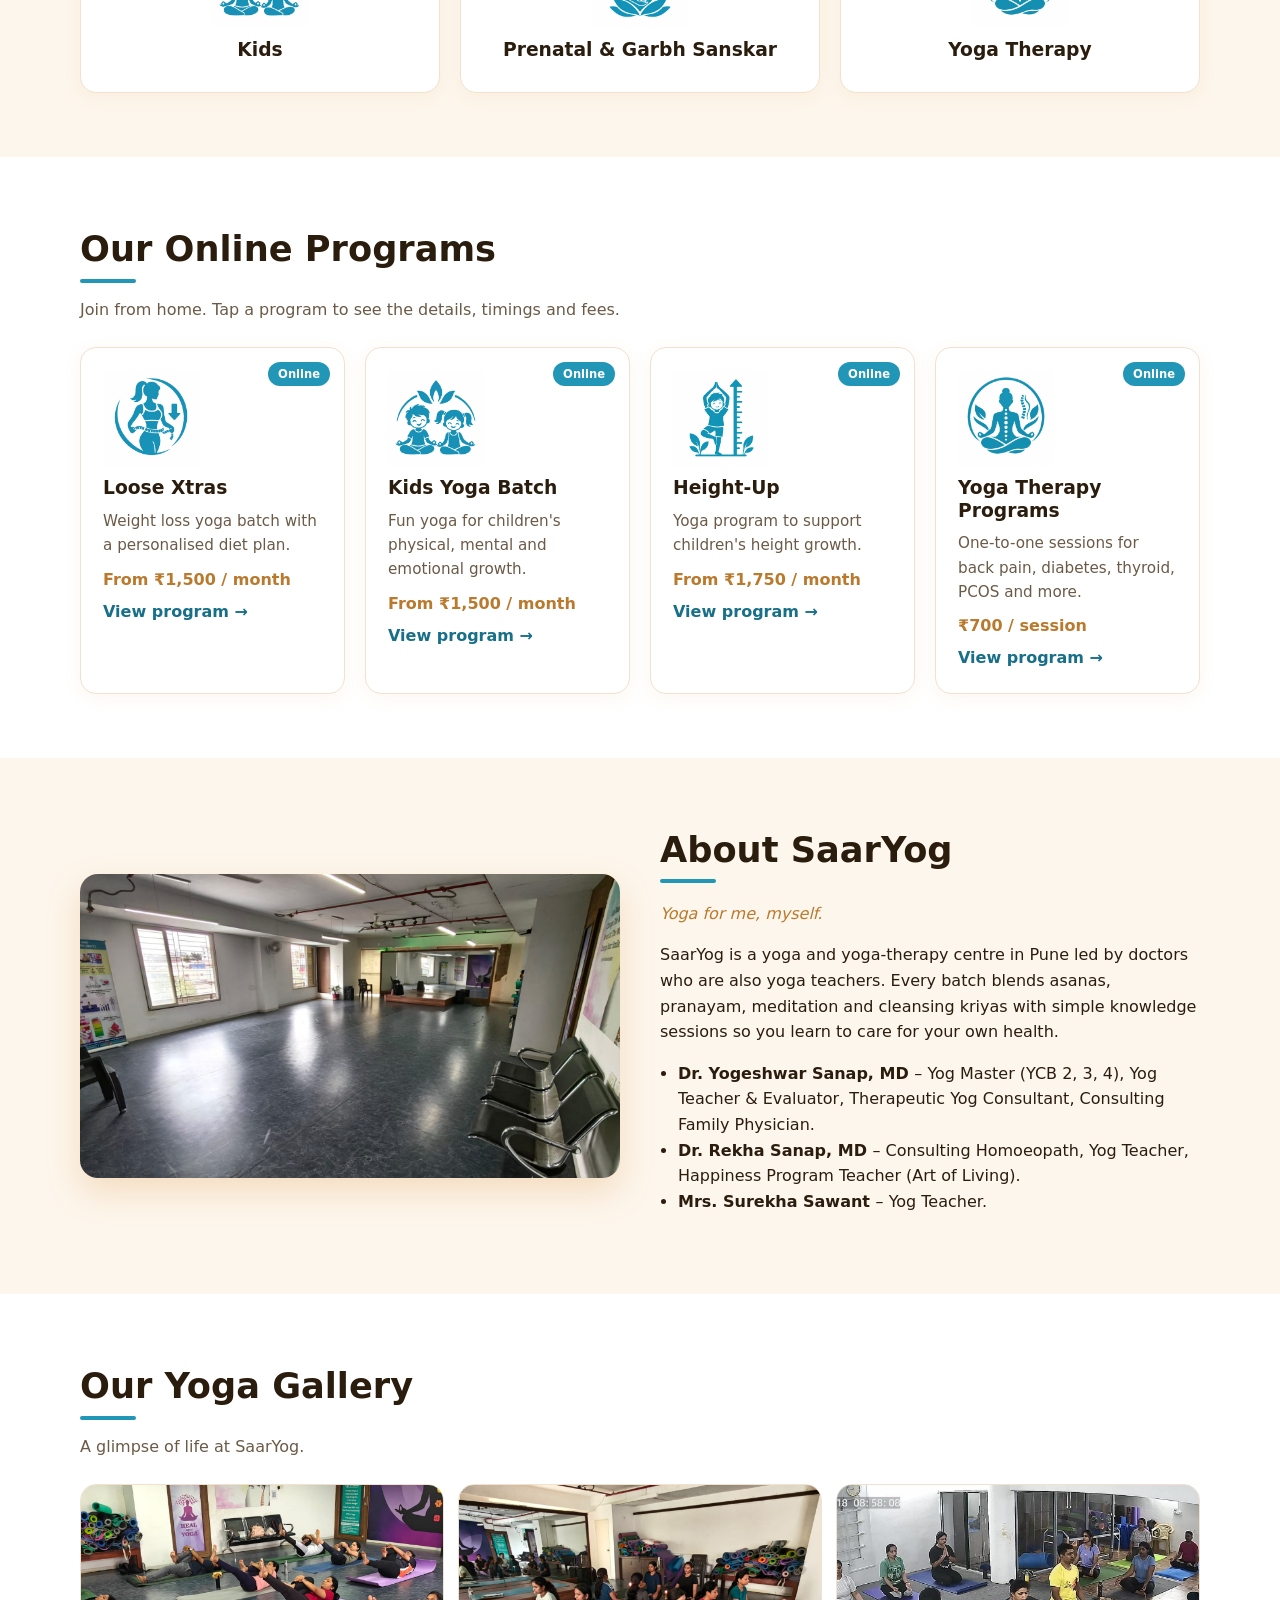
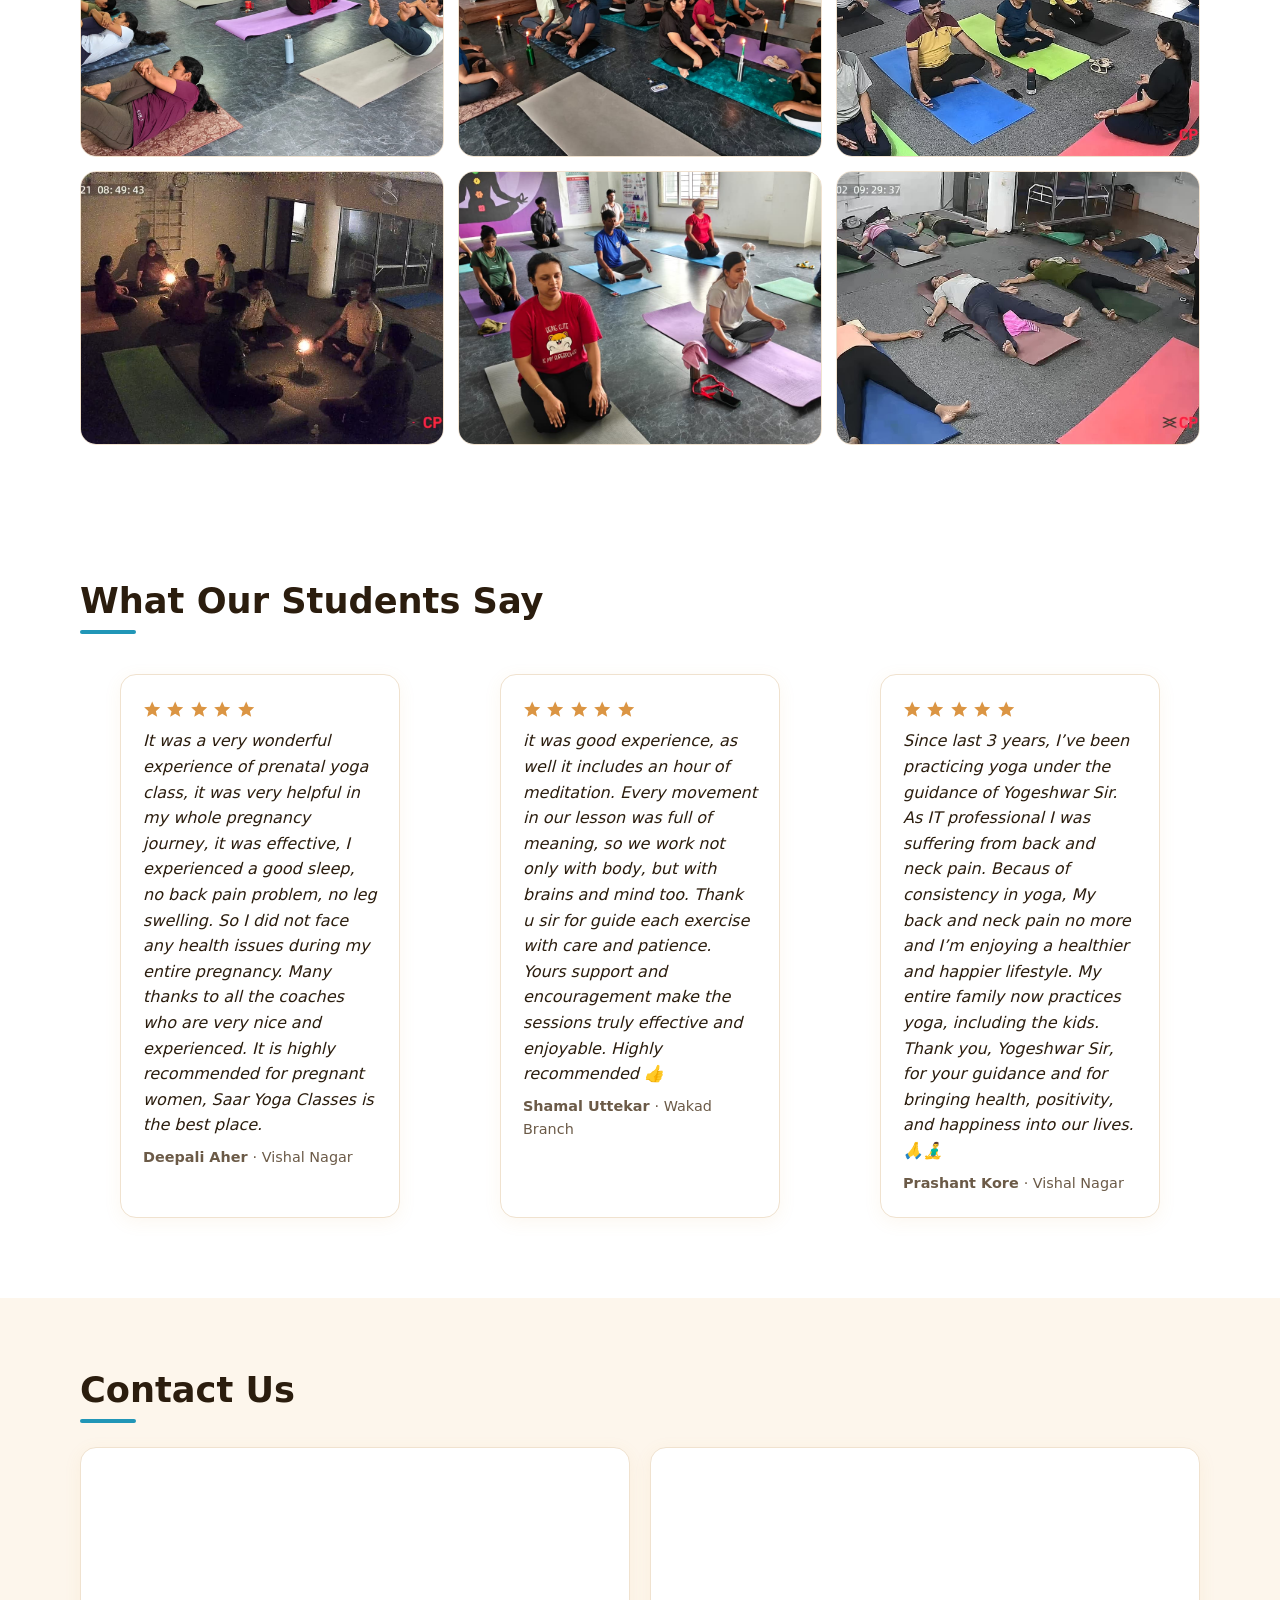
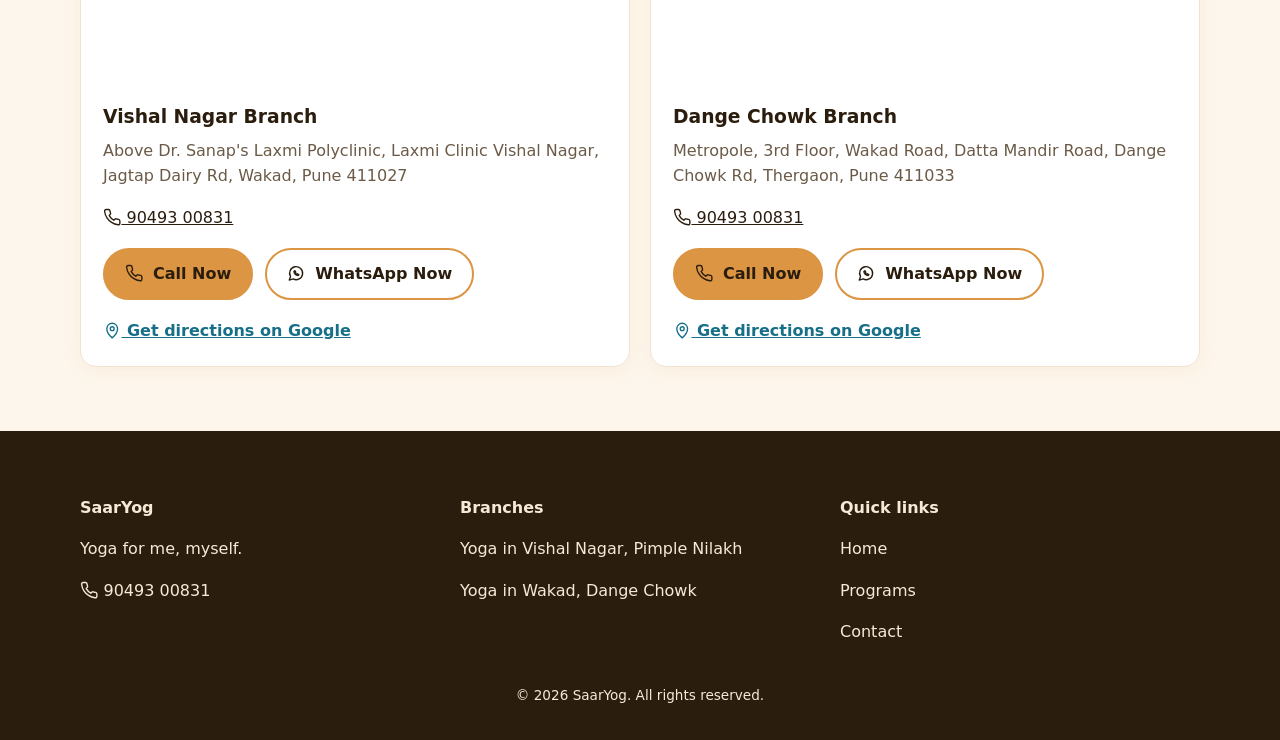
==== commit 3f22905c: "Final Website" ====
--- a/index.html
+++ b/index.html
@@ -72,9 +72,7 @@
     <a aria-label="SaarYog home" class="logo" href="index.html">
      <img alt="SaarYog logo" class="logo-img" height="48" src="assets/img/saaryog-logo.jpeg" width="48"/>
      <span>
-      Saar
-      <b>
-       Yog
+      Saar<b>Yog
       </b>
      </span>
     </a>
@@ -95,21 +93,30 @@
         Dange Chowk
        </a>
       </li>
-      <li>
-       <a href="#programs">
-        Programs
-       </a>
-      </li>
-      <li>
-       <a href="#about">
-        About
-       </a>
-      </li>
-      <li>
-       <a href="#gallery">
-        Gallery
-       </a>
-      </li>
+      <li class="has-sub">
+  <button class="sub-toggle" type="button" aria-expanded="false" aria-haspopup="true">Online Yoga</button>
+  <ul class="sub-menu">
+    <li><a href="loose-xtras-weight-loss-yoga.html">Loose Xtras</a></li>
+    <li><a href="kids-yoga-online.html">Kids Yoga Batch</a></li>
+    <li><a href="height-up-yoga-for-kids.html">Height-Up</a></li>
+    <li><a href="yoga-therapy-online.html">Yoga Therapy Programs</a></li>
+  </ul>
+</li>
+        <!-- <li>
+        <a href="#programs">
+          Programs
+        </a>
+        </li>
+        <li>
+        <a href="#about">
+          About
+        </a>
+        </li>
+        <li>
+        <a href="#gallery">
+          Gallery
+        </a>
+        </li> -->
       <li>
        <a href="#contact">
         Contact
@@ -282,6 +289,66 @@
      </div>
     </div>
    </section>
+
+   <section id="online-programs" class="sec">
+  <div class="wrap">
+    <h2>Our Online Programs</h2>
+    <p class="sub">Join from home. Tap a program to see the details, timings and fees.</p>
+    <div class="grid g4">
+
+      <a class="card online-card" href="loose-xtras-weight-loss-yoga.html">
+        <span class="o-badge">Online</span>
+        <div class="ico"><img class="prog-icon" src="assets/icons/Weight-Loss.webp" width="96" height="96" alt="General yoga icon" loading="lazy"></div>
+        <!-- <div class="ico">
+        <svg class="ic" viewBox="0 0 24 24" fill="none" stroke="currentColor" stroke-width="1.8" stroke-linecap="round" stroke-linejoin="round" aria-hidden="true"><path d="M12 22c4 0 7-2.8 7-6.8 0-3.3-2.3-5.4-3.6-7.2-.6 1.3-1.4 2-2.4 2.4.3-3-.6-5.8-3-8.4-.4 3.2-1.8 5.1-3.3 7C5.2 10.9 5 12.8 5 15.2 5 19.2 8 22 12 22z"/></svg>
+      </div> -->
+
+        <h3>Loose Xtras</h3>
+        <p class="tagline">Weight loss yoga batch with a personalised diet plan.</p>
+        <p class="o-price">From ₹1,500 / month</p>
+        <span class="go">View program &rarr;</span>
+      </a>
+
+      <a class="card online-card" href="kids-yoga-online.html">
+        <span class="o-badge">Online</span>
+        <div class="ico"><img class="prog-icon" src="assets/icons/Kids.webp" width="96" height="96" alt="General yoga icon" loading="lazy"></div>
+        <!-- <div class="ico">
+        <svg class="ic" viewBox="0 0 24 24" fill="none" stroke="currentColor" stroke-width="1.8" stroke-linecap="round" stroke-linejoin="round" aria-hidden="true"><circle cx="12" cy="12" r="9"/><path d="M8.5 14a4 4 0 0 0 7 0"/><path d="M9 9.5h.01M15 9.5h.01"/></svg>
+      </div> -->
+        <h3>Kids Yoga Batch</h3>
+        <p class="tagline">Fun yoga for children's physical, mental and emotional growth.</p>
+        <p class="o-price">From ₹1,500 / month</p>
+        <span class="go">View program &rarr;</span>
+      </a>
+
+      <a class="card online-card" href="height-up-yoga-for-kids.html">
+        <span class="o-badge">Online</span>
+        <div class="ico"><img class="prog-icon" src="assets/icons/Height-Up.webp" width="96" height="96" alt="General yoga icon" loading="lazy"></div>
+        <!-- <div class="ico">
+        <svg class="ic" viewBox="0 0 24 24" fill="none" stroke="currentColor" stroke-width="1.8" stroke-linecap="round" stroke-linejoin="round" aria-hidden="true"><path d="M12 20V4M5 11l7-7 7 7"/></svg>
+      </div> -->
+        <h3>Height-Up</h3>
+        <p class="tagline">Yoga program to support children's height growth.</p>
+        <p class="o-price">From ₹1,750 / month</p>
+        <span class="go">View program &rarr;</span>
+      </a>
+
+      <a class="card online-card" href="yoga-therapy-online.html">
+        <span class="o-badge">Online</span>
+        <div class="ico"><img class="prog-icon" src="assets/icons/therapy.webp" width="96" height="96" alt="General yoga icon" loading="lazy"></div>
+        <!-- <div class="ico">
+        <svg class="ic" viewBox="0 0 24 24" fill="none" stroke="currentColor" stroke-width="1.8" stroke-linecap="round" stroke-linejoin="round" aria-hidden="true"><rect x="3" y="3" width="18" height="18" rx="4"/><path d="M12 8v8M8 12h8"/></svg>
+      </div> -->
+        <h3>Yoga Therapy Programs</h3>
+        <p class="tagline">One-to-one sessions for back pain, diabetes, thyroid, PCOS and more.</p>
+        <p class="o-price">₹700 / session</p>
+        <span class="go">View program &rarr;</span>
+      </a>
+
+    </div>
+  </div>
+</section>
+
    <!--SECTION: About SaarYog and teaching team-->
    <section class="sec alt" id="about">
     <div class="wrap split">
--- a/assets/style.css
+++ b/assets/style.css
@@ -82,7 +82,7 @@
 .bar {
     display:flex;
     align-items:center;
-    gap:16px;
+    gap:46px;
     min-height:68px;
 }
 
@@ -111,7 +111,7 @@
 
 nav ul {
     display:flex;
-    gap:18px;
+    gap:25px;
     list-style:none;
     margin:0;
     padding:0;
@@ -681,3 +681,38 @@
     border-radius:18px;
     box-shadow:0 0 0 0px var(--o),0 14px 32px rgba(219,149,67,.25);
 }
+
+/* Our Programs CSS  */
+
+.g4{grid-template-columns:repeat(4,1fr)}
+.online-card{display:block;position:relative;text-decoration:none;color:inherit;transition:.2s}
+.online-card:hover{transform:translateY(-4px);border-color:var(--t);box-shadow:0 10px 26px rgba(33,150,183,.2)}
+.online-card .tagline{color:var(--mut);font-size:.95rem;margin:.2em 0 .6em}
+.online-card .o-price{color:var(--od);font-weight:700;margin:.4em 0}
+.online-card .go{color:var(--td);font-weight:600}
+.online-card:hover .go{text-decoration:underline}
+.o-badge{position:absolute;top:14px;right:14px;background:var(--t);color:#fff;font-size:.72rem;font-weight:700;padding:3px 10px;border-radius:999px}
+@media(max-width:900px){.g4{grid-template-columns:1fr 1fr}}
+@media(max-width:600px){.g4{grid-template-columns:1fr}}
+
+/* Navbar CSS submenu  */
+
+.has-sub{position:relative}
+.sub-toggle{background:none;border:0;padding:0;font:inherit;font-weight:500;color:inherit;cursor:pointer;display:flex;align-items:center;gap:6px}
+.sub-toggle:hover{color:var(--od)}
+.sub-toggle::after{content:"";width:7px;height:7px;border-right:2px solid currentColor;border-bottom:2px solid currentColor;transform:rotate(45deg) translateY(-2px);transition:transform .2s}
+.has-sub.open>.sub-toggle::after{transform:rotate(-135deg) translateY(-2px)}
+.sub-menu{display:none;flex-direction:column;gap:0;list-style:none;margin:0;padding:8px;background:#fff;border:1px solid #f0e2cf;border-radius:12px;box-shadow:0 12px 28px rgba(43,29,14,.14);position:absolute;top:100%;left:0;min-width:240px;z-index:70}
+.sub-menu a{display:block;padding:10px 14px;border-radius:8px;white-space:nowrap}
+.sub-menu a:hover{background:var(--alt);color:var(--td)}
+.has-sub.open>.sub-menu{display:flex}
+@media(min-width:901px){
+  .has-sub::after{content:"";position:absolute;left:0;right:0;top:100%;height:14px}
+  .has-sub:hover>.sub-menu,.has-sub:focus-within>.sub-menu{display:flex}
+  .has-sub:hover>.sub-toggle::after{transform:rotate(-135deg) translateY(-2px)}
+}
+@media(max-width:900px){
+  .sub-toggle{width:100%;justify-content:space-between}
+  .sub-menu{position:static;box-shadow:none;border:0;border-left:3px solid var(--t);border-radius:0;margin:8px 0 0 4px;padding:0 0 0 12px;min-width:0}
+  .sub-menu a{padding:9px 6px;white-space:normal}
+}
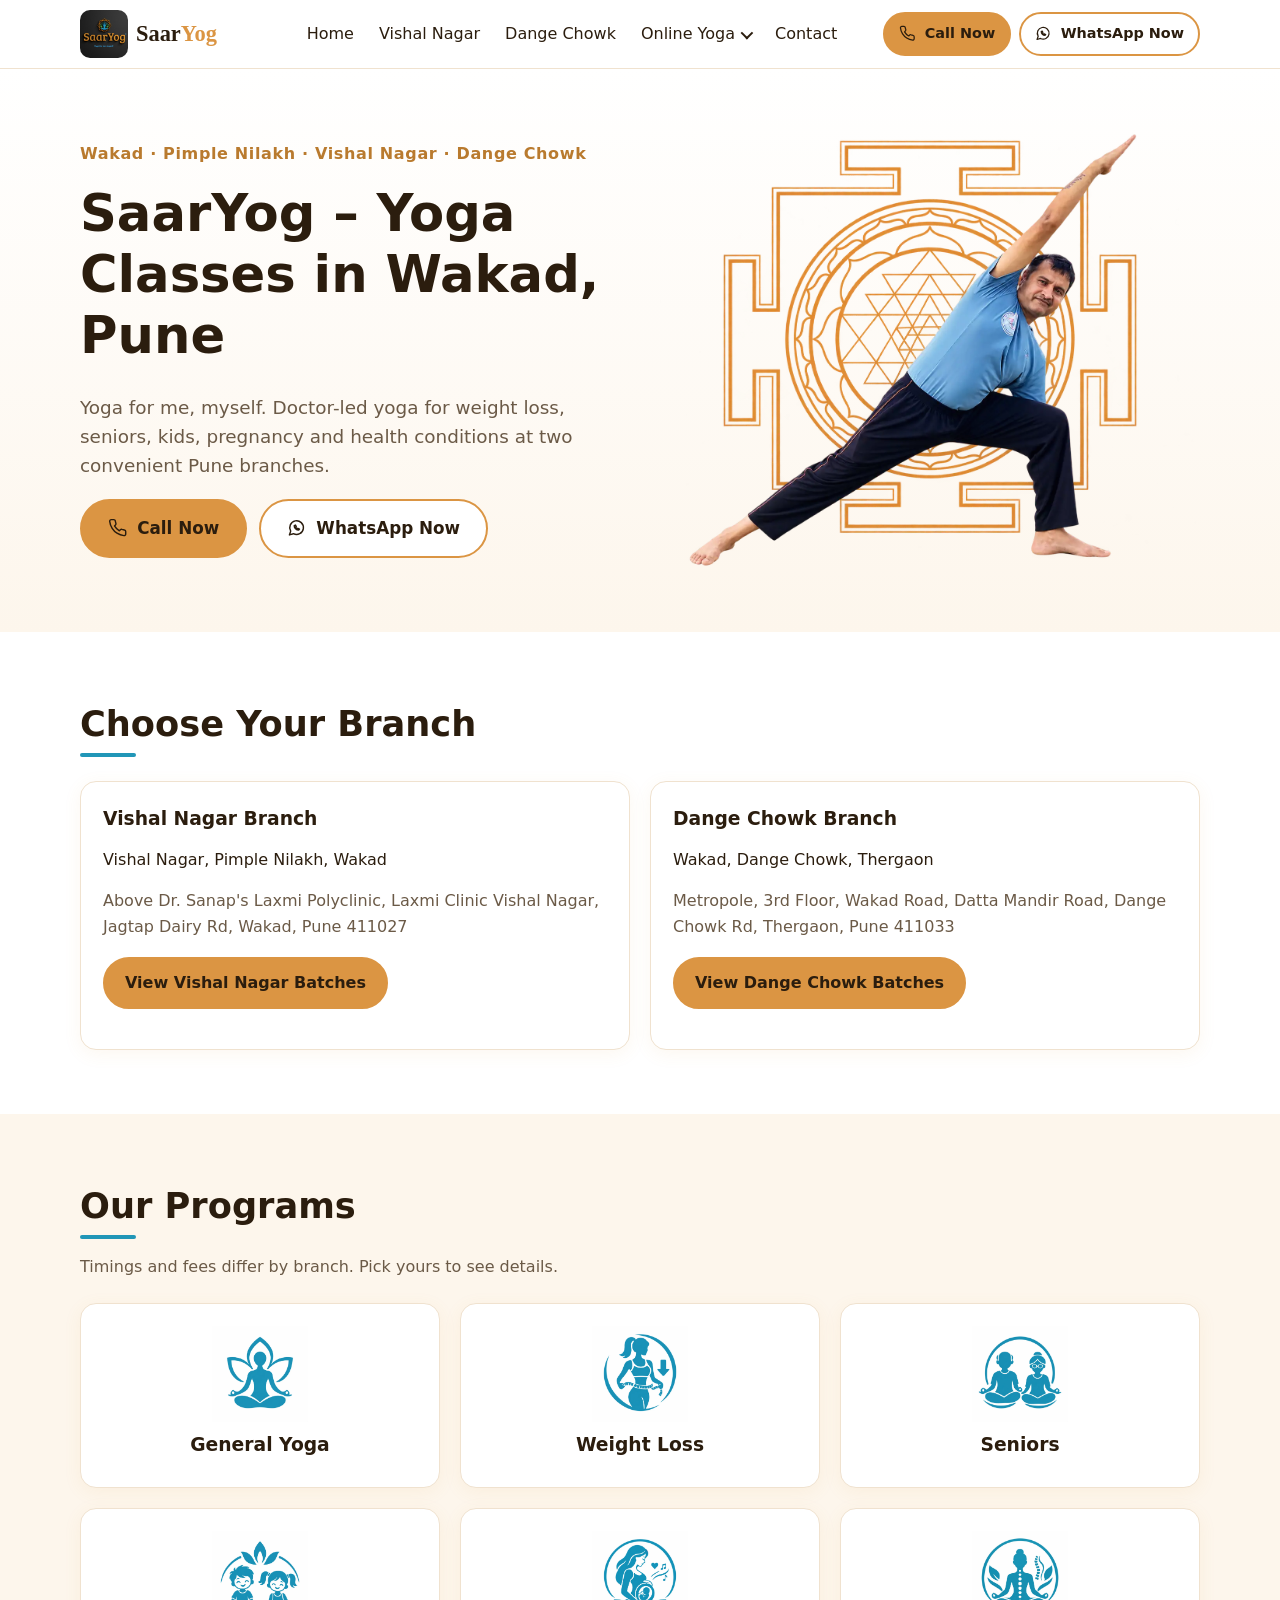
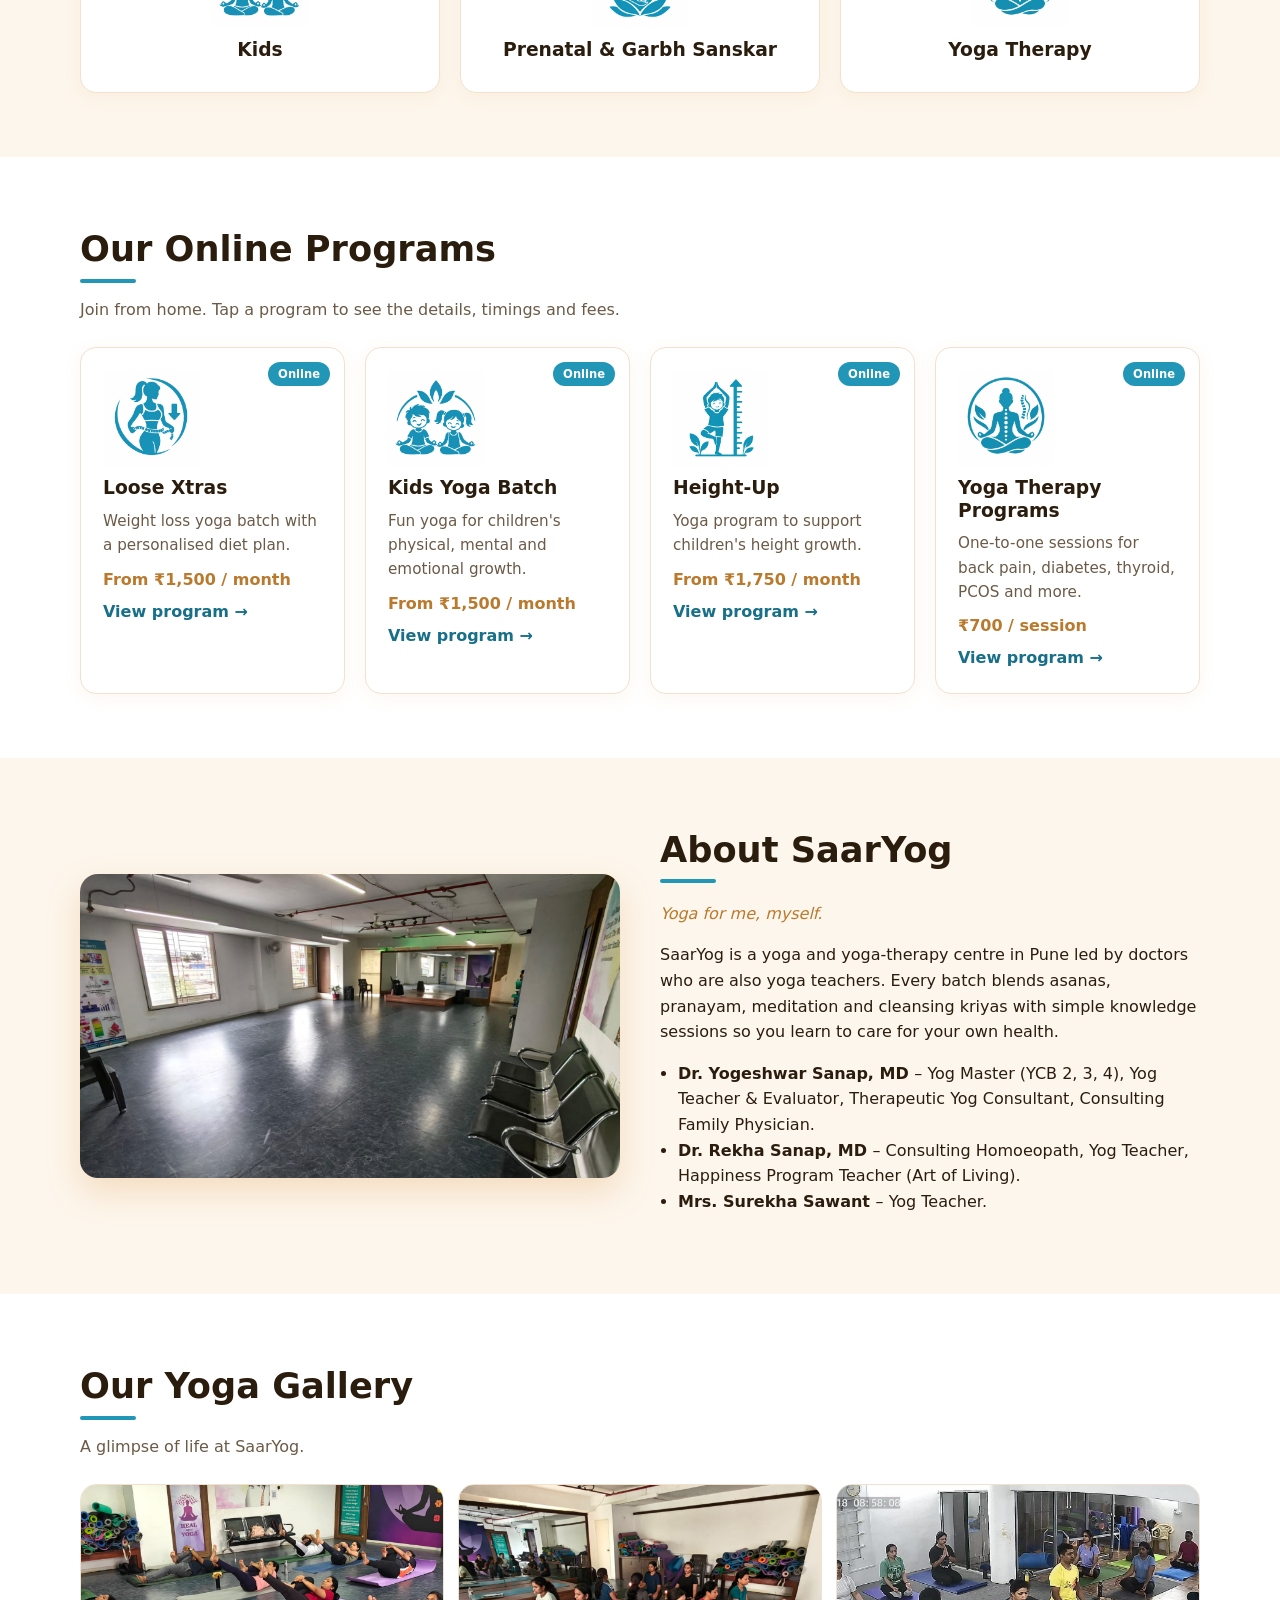
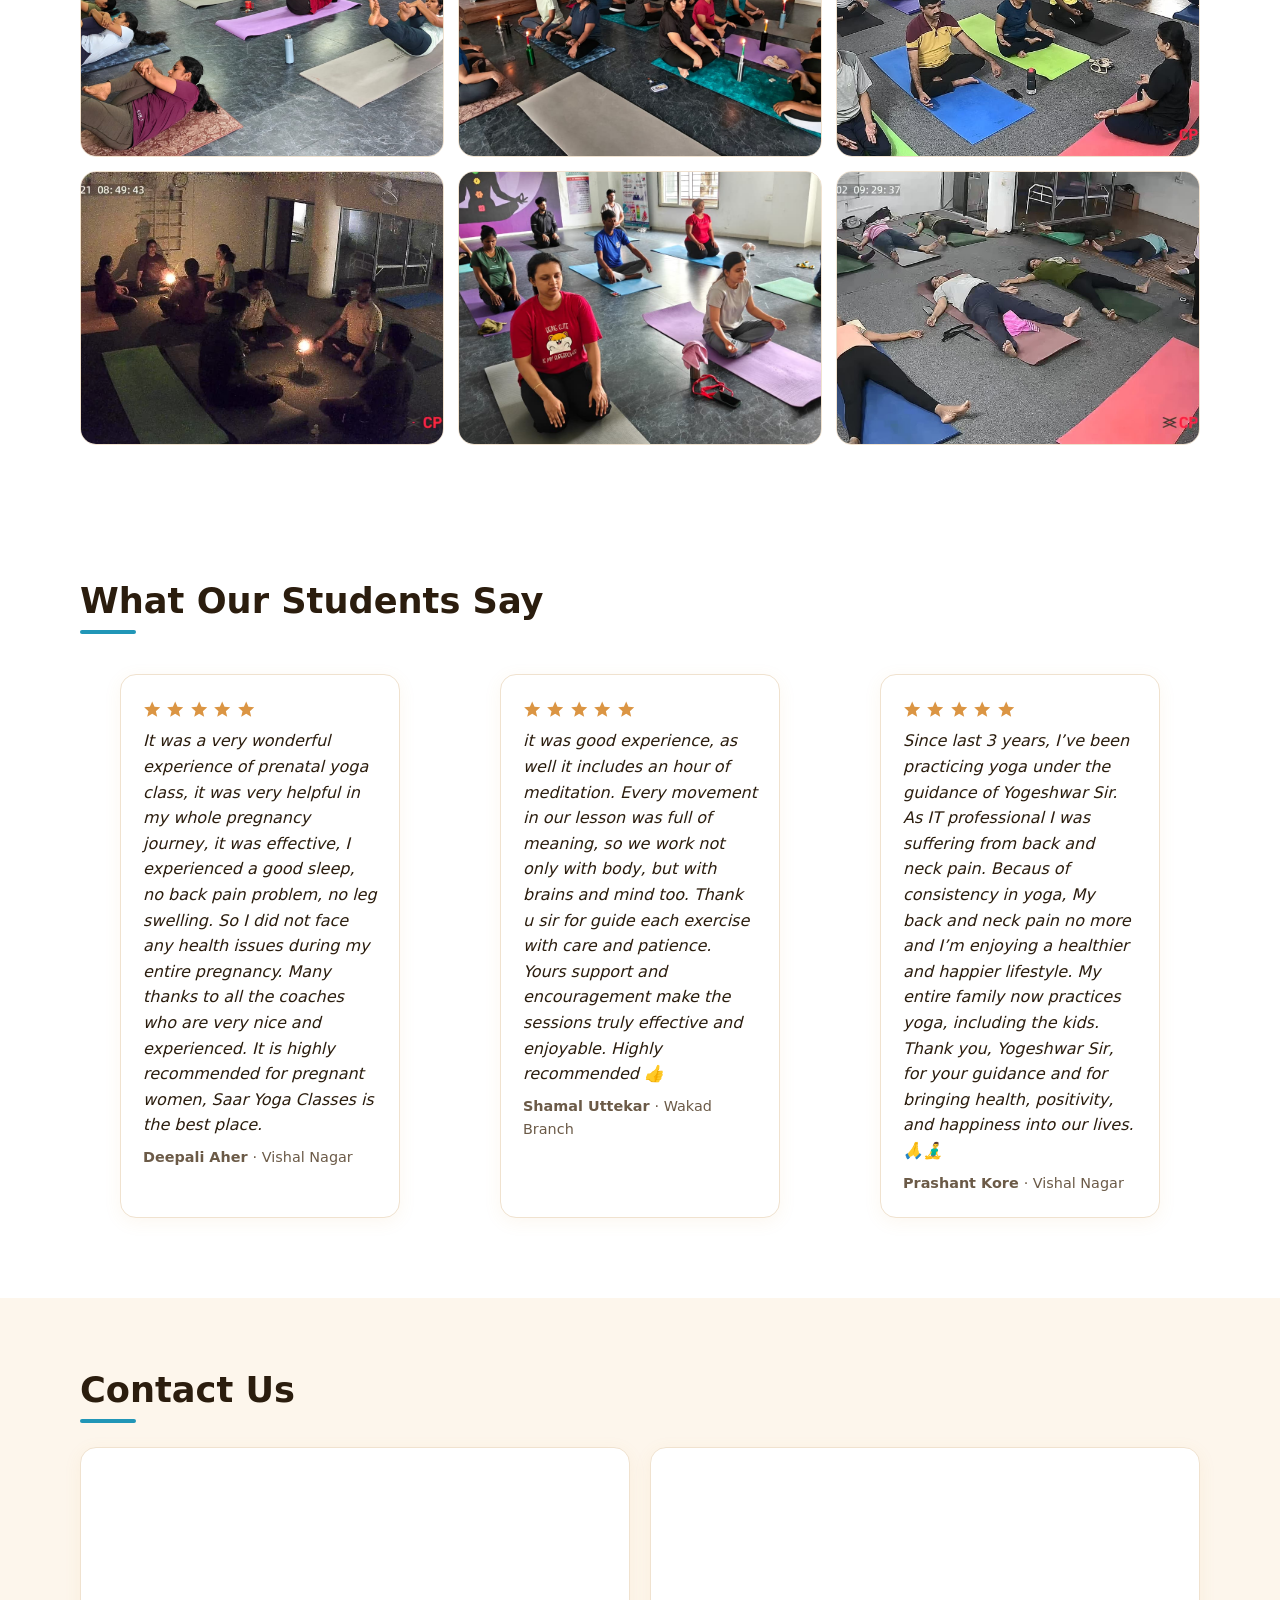
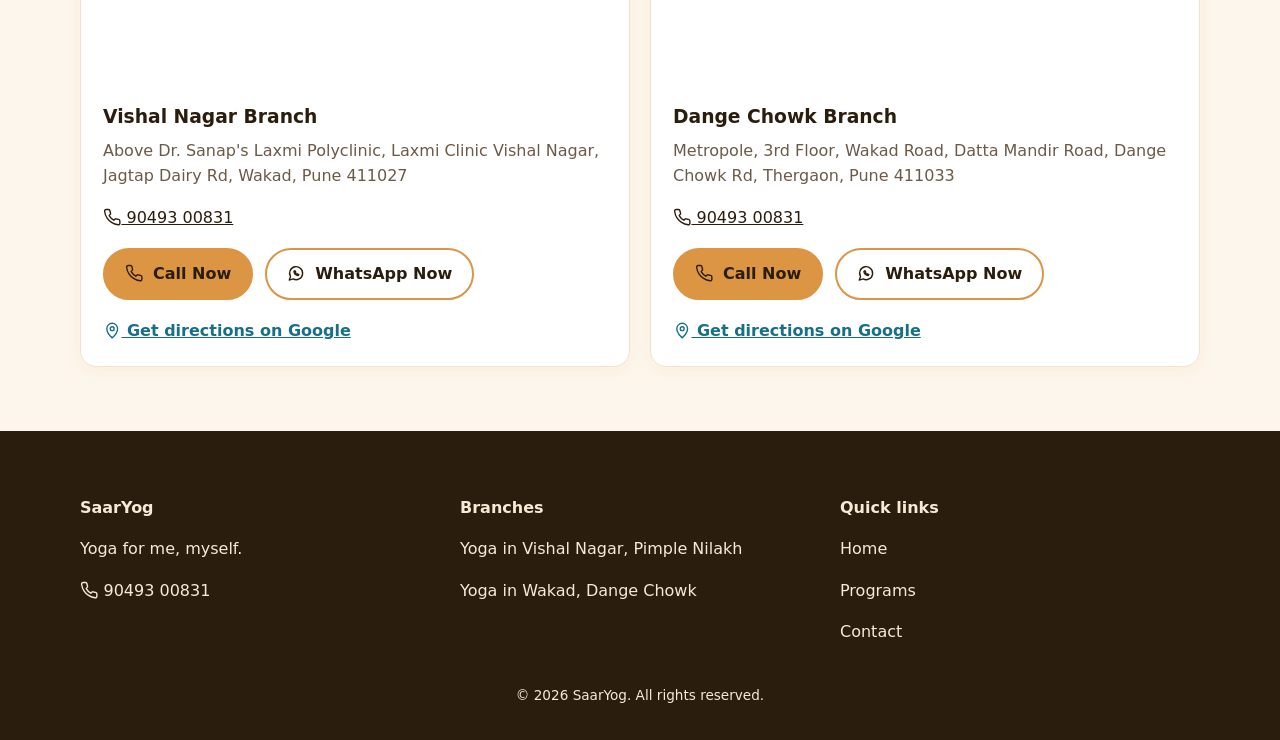
==== commit 134db09a: "Update index.html" ====
--- a/index.html
+++ b/index.html
@@ -252,7 +252,7 @@
      <div class="grid g3">
       <div class="card center">
         <div class="ico">
-        <img class="prog-icon" src="assets/icons/General-yoga.webp" width="96" height="96" alt="General yoga icon" loading="lazy"></div>       <h3>
+        <img class="prog-icon" src="assets/icons/General-Yoga.webp" width="96" height="96" alt="General yoga icon" loading="lazy"></div>       <h3>
         General Yoga
        </h3>
       </div>
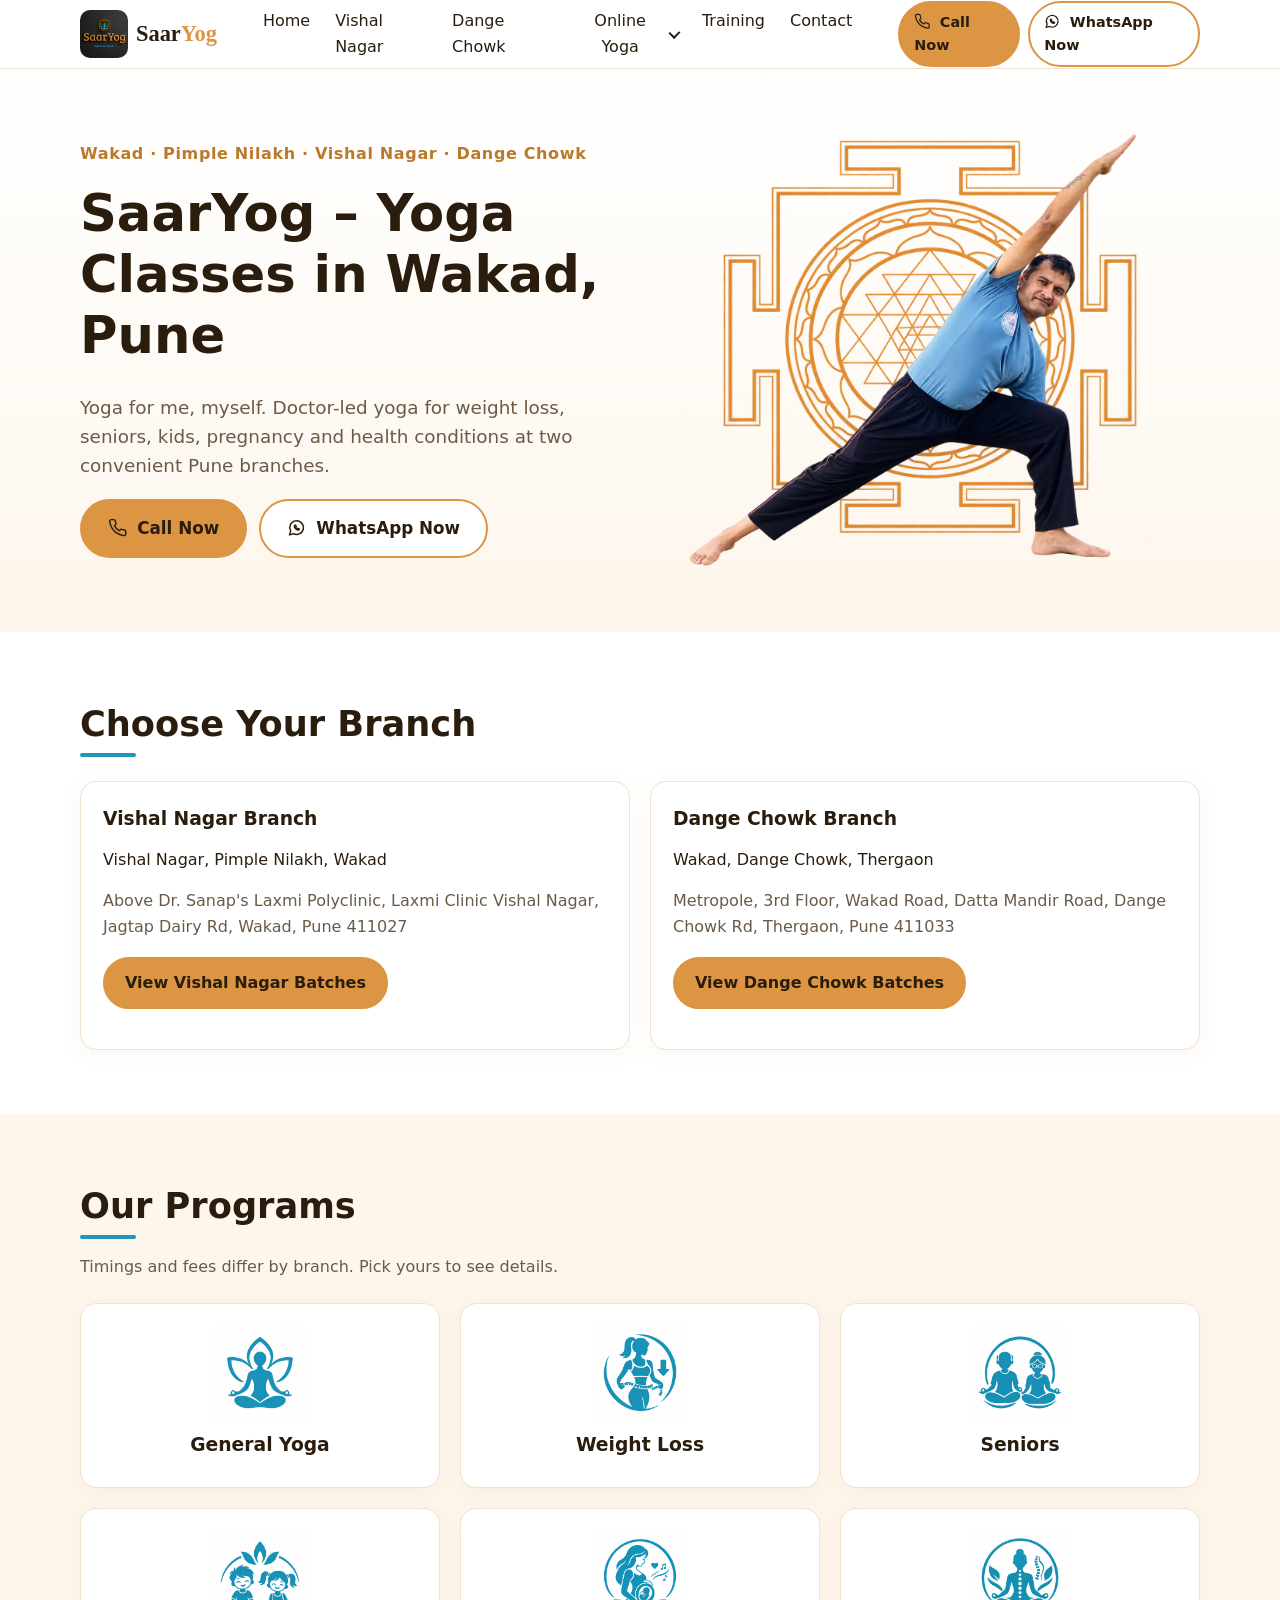
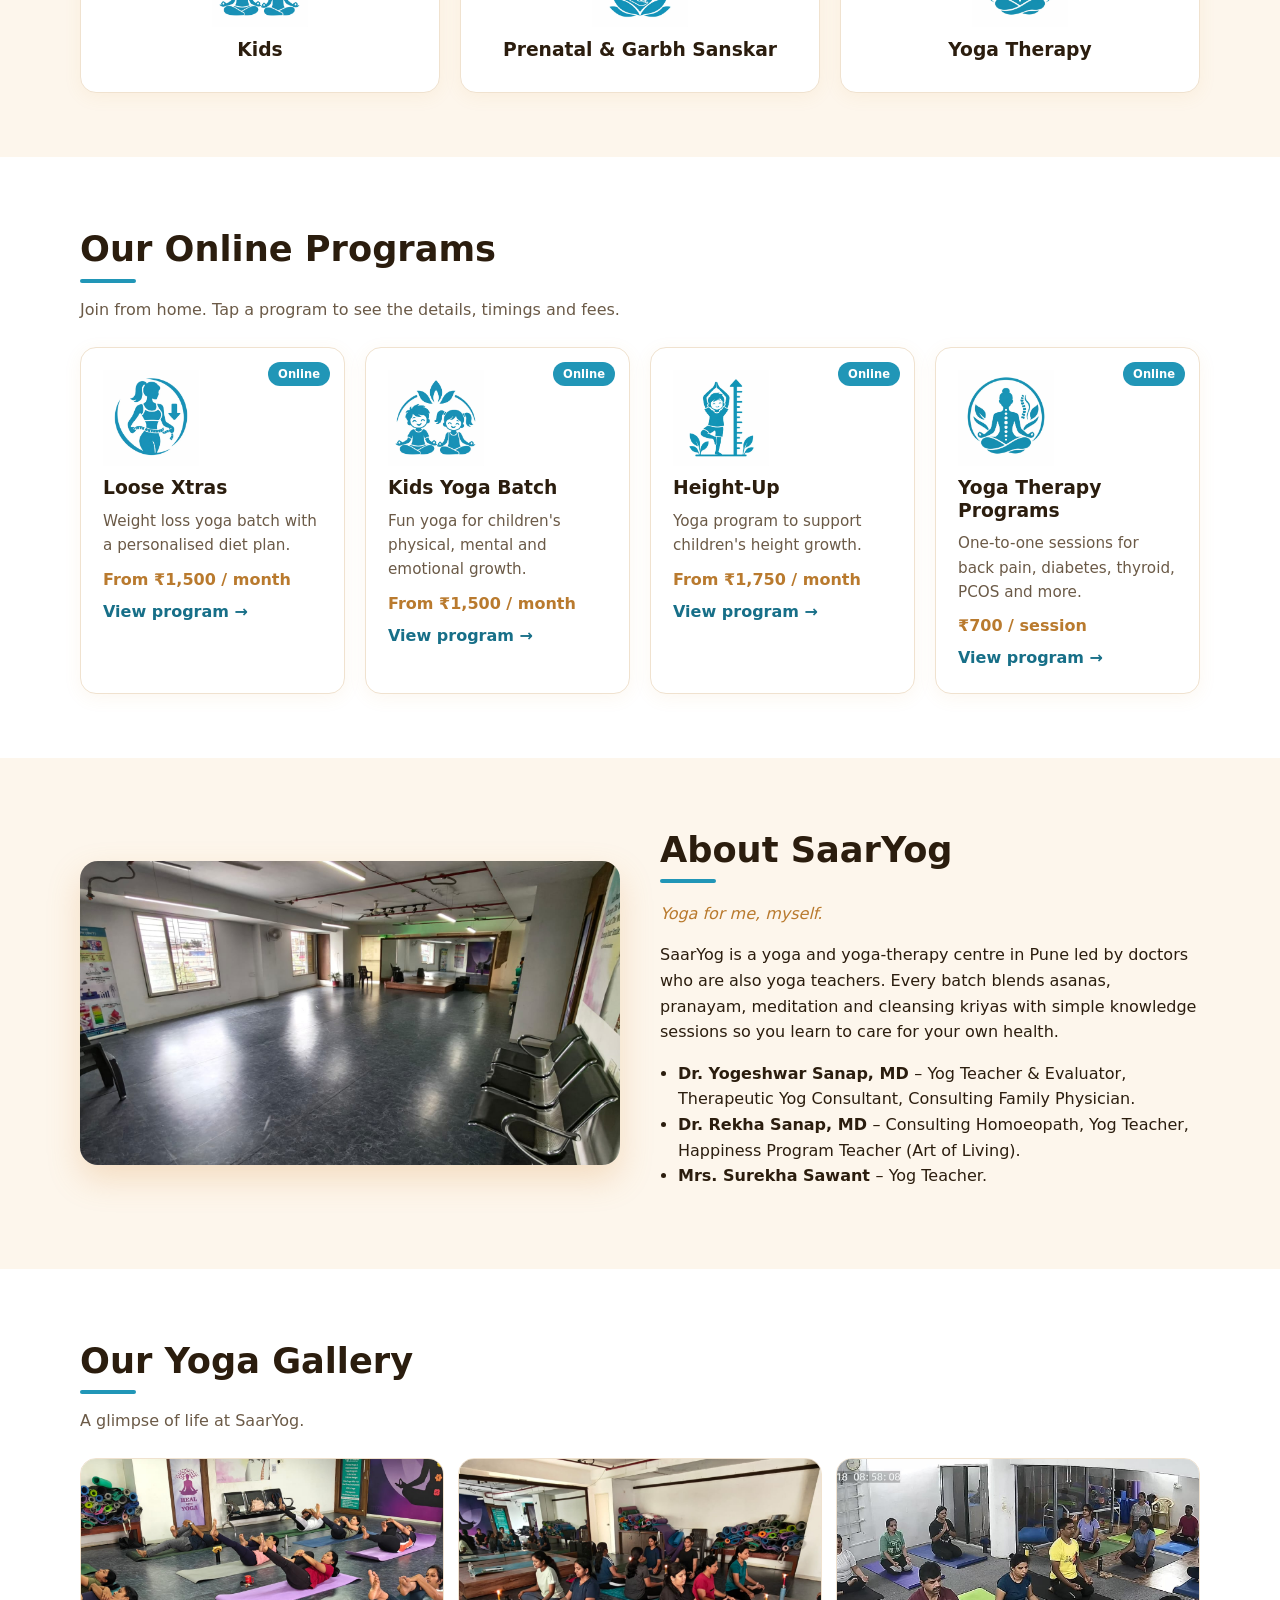
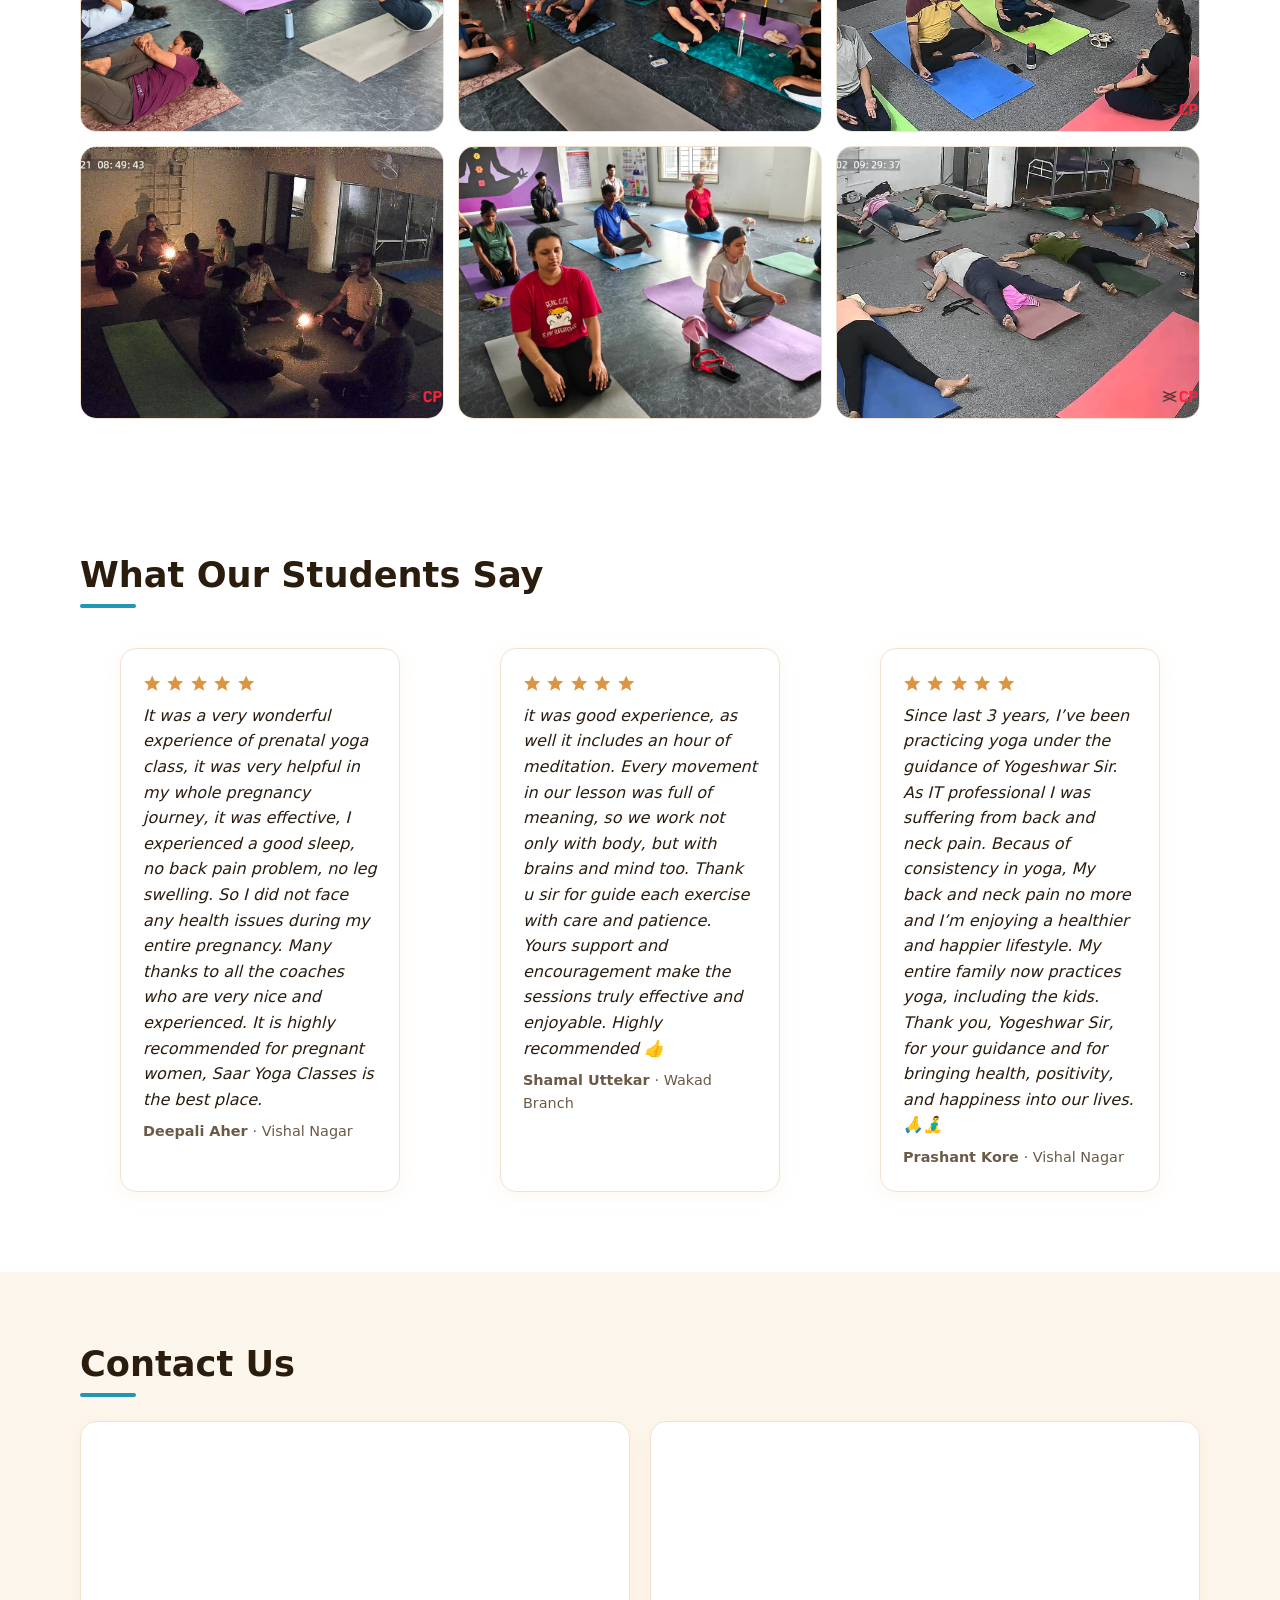
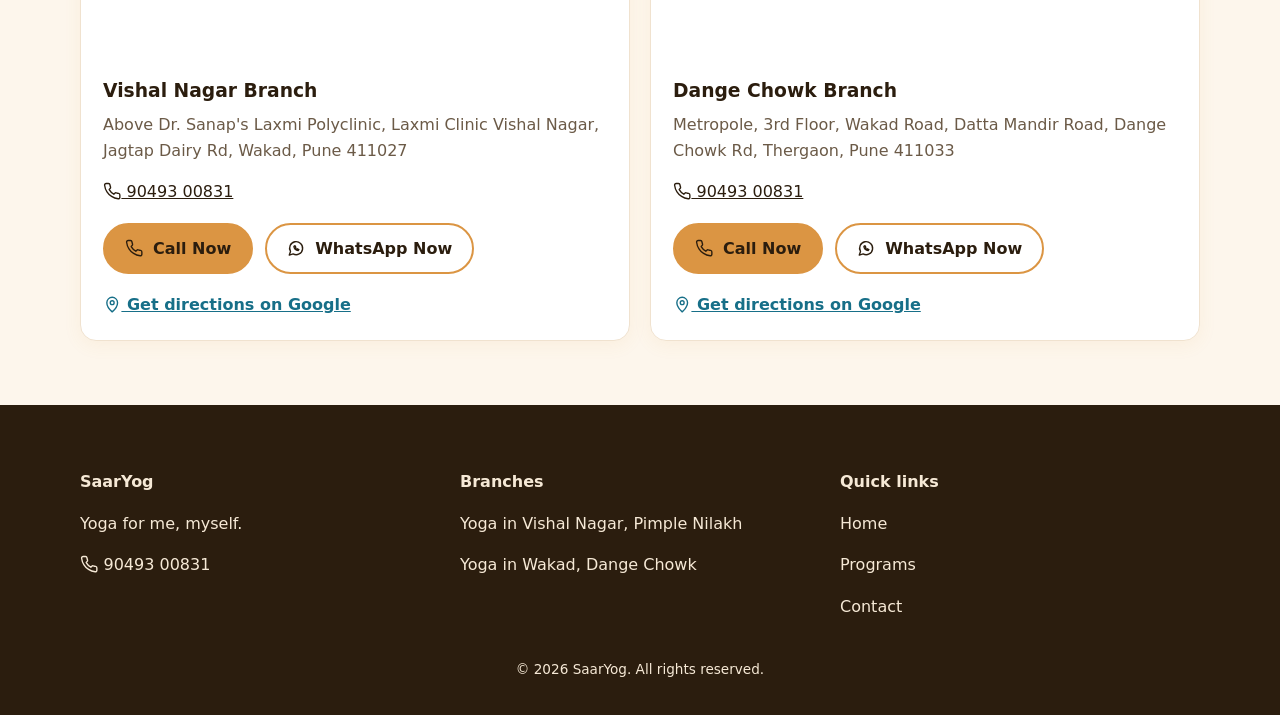
==== commit 1515f596: "Updated final website as per told" ====
--- a/index.html
+++ b/index.html
@@ -100,8 +100,14 @@
     <li><a href="kids-yoga-online.html">Kids Yoga Batch</a></li>
     <li><a href="height-up-yoga-for-kids.html">Height-Up</a></li>
     <li><a href="yoga-therapy-online.html">Yoga Therapy Programs</a></li>
+    <li><a href="yoga-for-mountaineers.html">Yoga for Mountaineers</a></li>
   </ul>
 </li>
+      <li>
+       <a href="yoga-teacher-training-courses">
+        Training
+       </a>
+      </li>
         <!-- <li>
         <a href="#programs">
           Programs
@@ -371,7 +377,7 @@
         <b>
          Dr. Yogeshwar Sanap, MD
         </b>
-        &ndash; Yog Master (YCB 2, 3, 4), Yog Teacher &amp; Evaluator, Therapeutic Yog Consultant, Consulting Family Physician.
+        &ndash;  Yog Teacher &amp; Evaluator, Therapeutic Yog Consultant, Consulting Family Physician.
        </li>
        <li>
         <b>
--- a/assets/style.css
+++ b/assets/style.css
@@ -715,4 +715,17 @@
   .sub-toggle{width:100%;justify-content:space-between}
   .sub-menu{position:static;box-shadow:none;border:0;border-left:3px solid var(--t);border-radius:0;margin:8px 0 0 4px;padding:0 0 0 12px;min-width:0}
   .sub-menu a{padding:9px 6px;white-space:normal}
+}
+
+@media(max-width:900px){
+  /* menu stays inside the screen and scrolls on its own */
+  nav{position:fixed;top:68px;left:0;right:0;z-index:55;
+      max-height:calc(100vh - 68px);max-height:calc(100dvh - 68px);
+      overflow-y:auto;overscroll-behavior:contain;-webkit-overflow-scrolling:touch;
+      padding-bottom:24px;box-shadow:0 14px 24px rgba(43,29,14,.15)}
+  .sub-menu a{padding:8px 6px}
+  /* dark area under the menu: one tap anywhere on it closes the menu */
+  .nav-backdrop{position:fixed;inset:68px 0 0 0;z-index:40;background:rgba(43,29,14,.35);display:none}
+  .nav-backdrop.show{display:block}
+  body.nav-open{overflow:hidden}
 }
